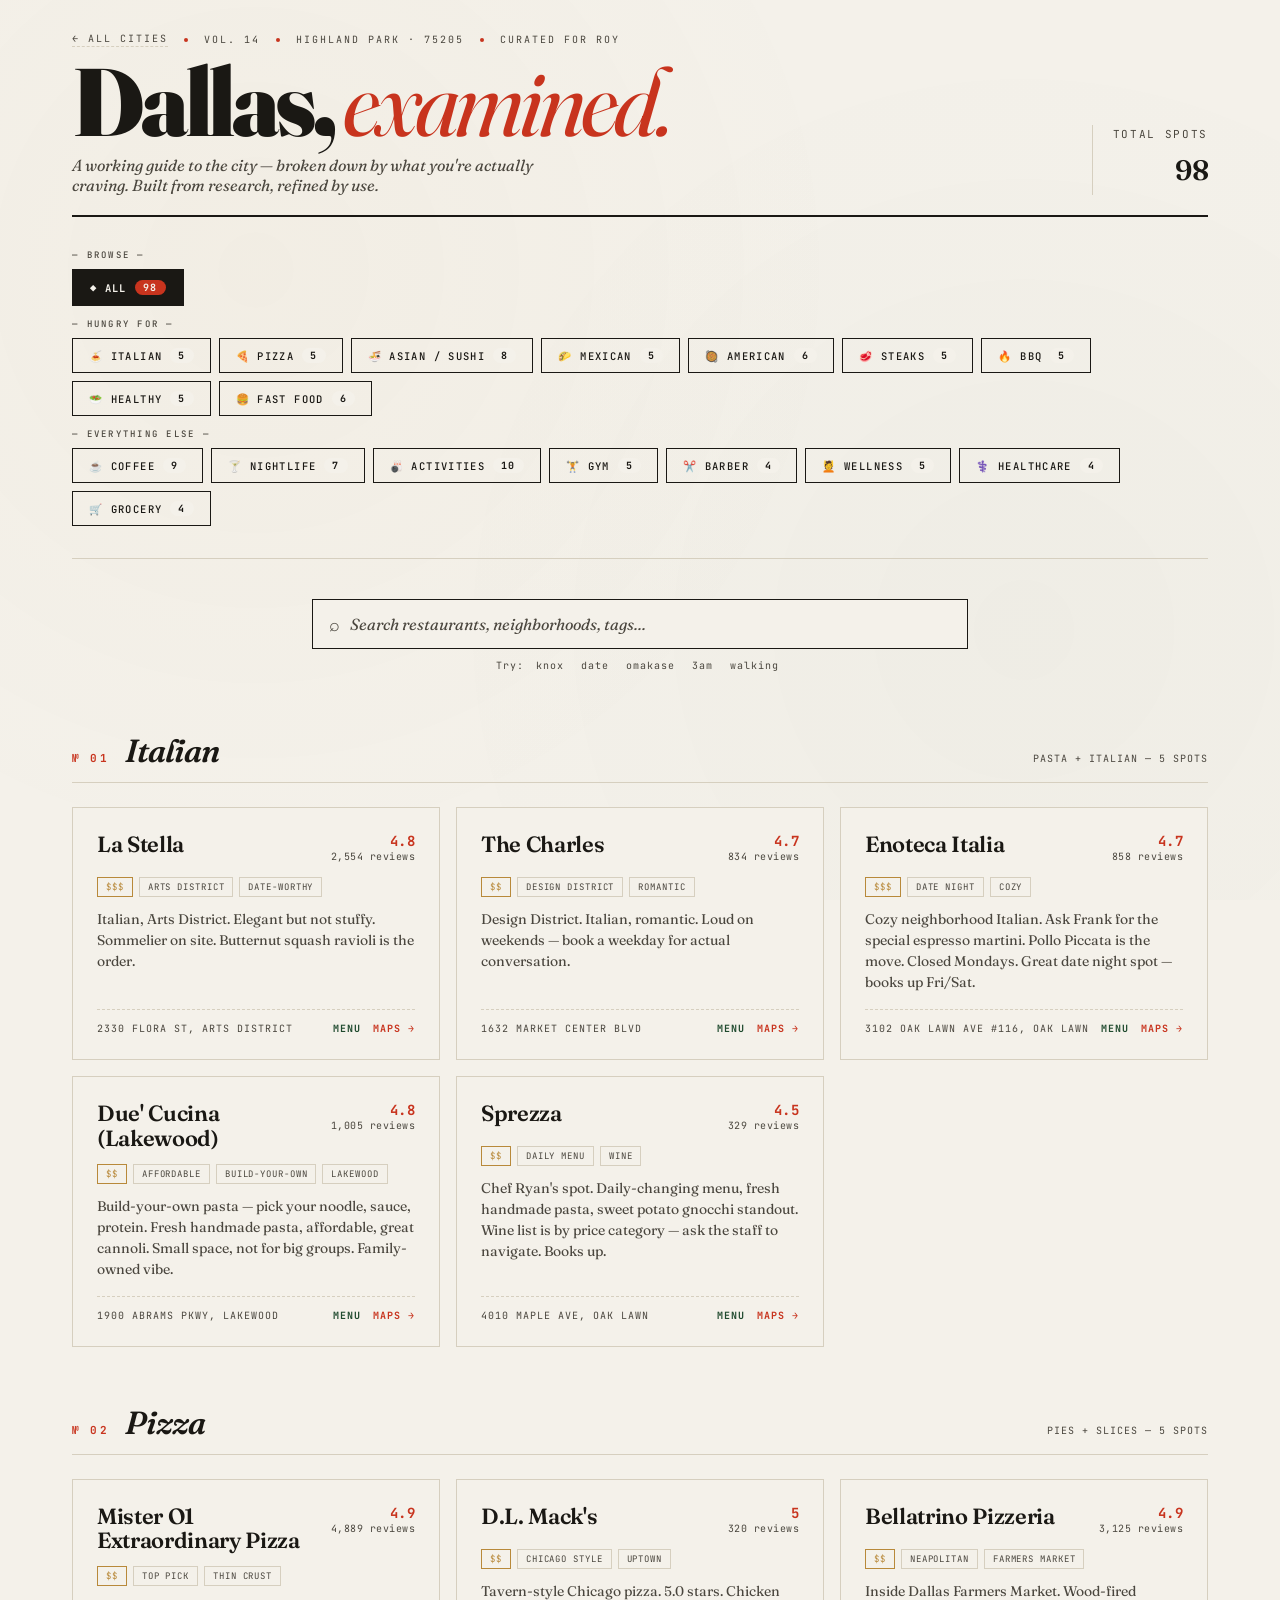
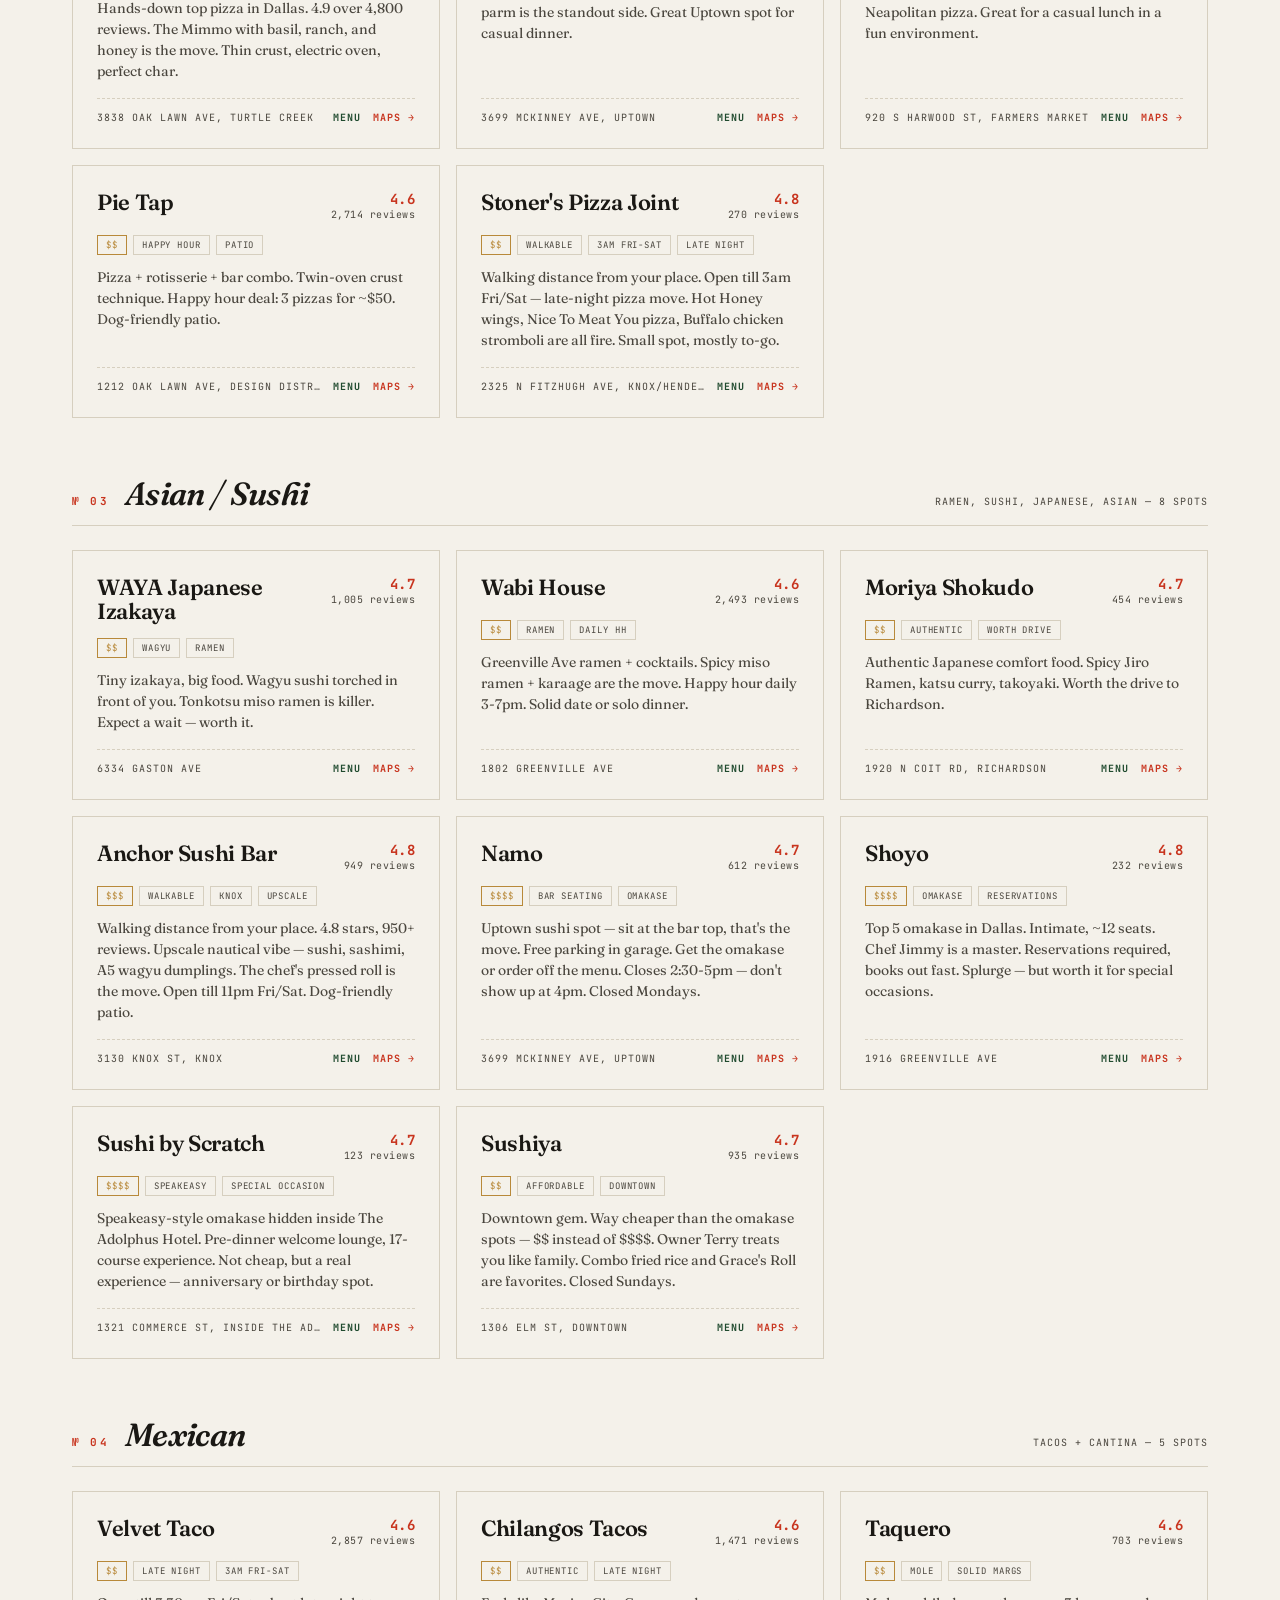
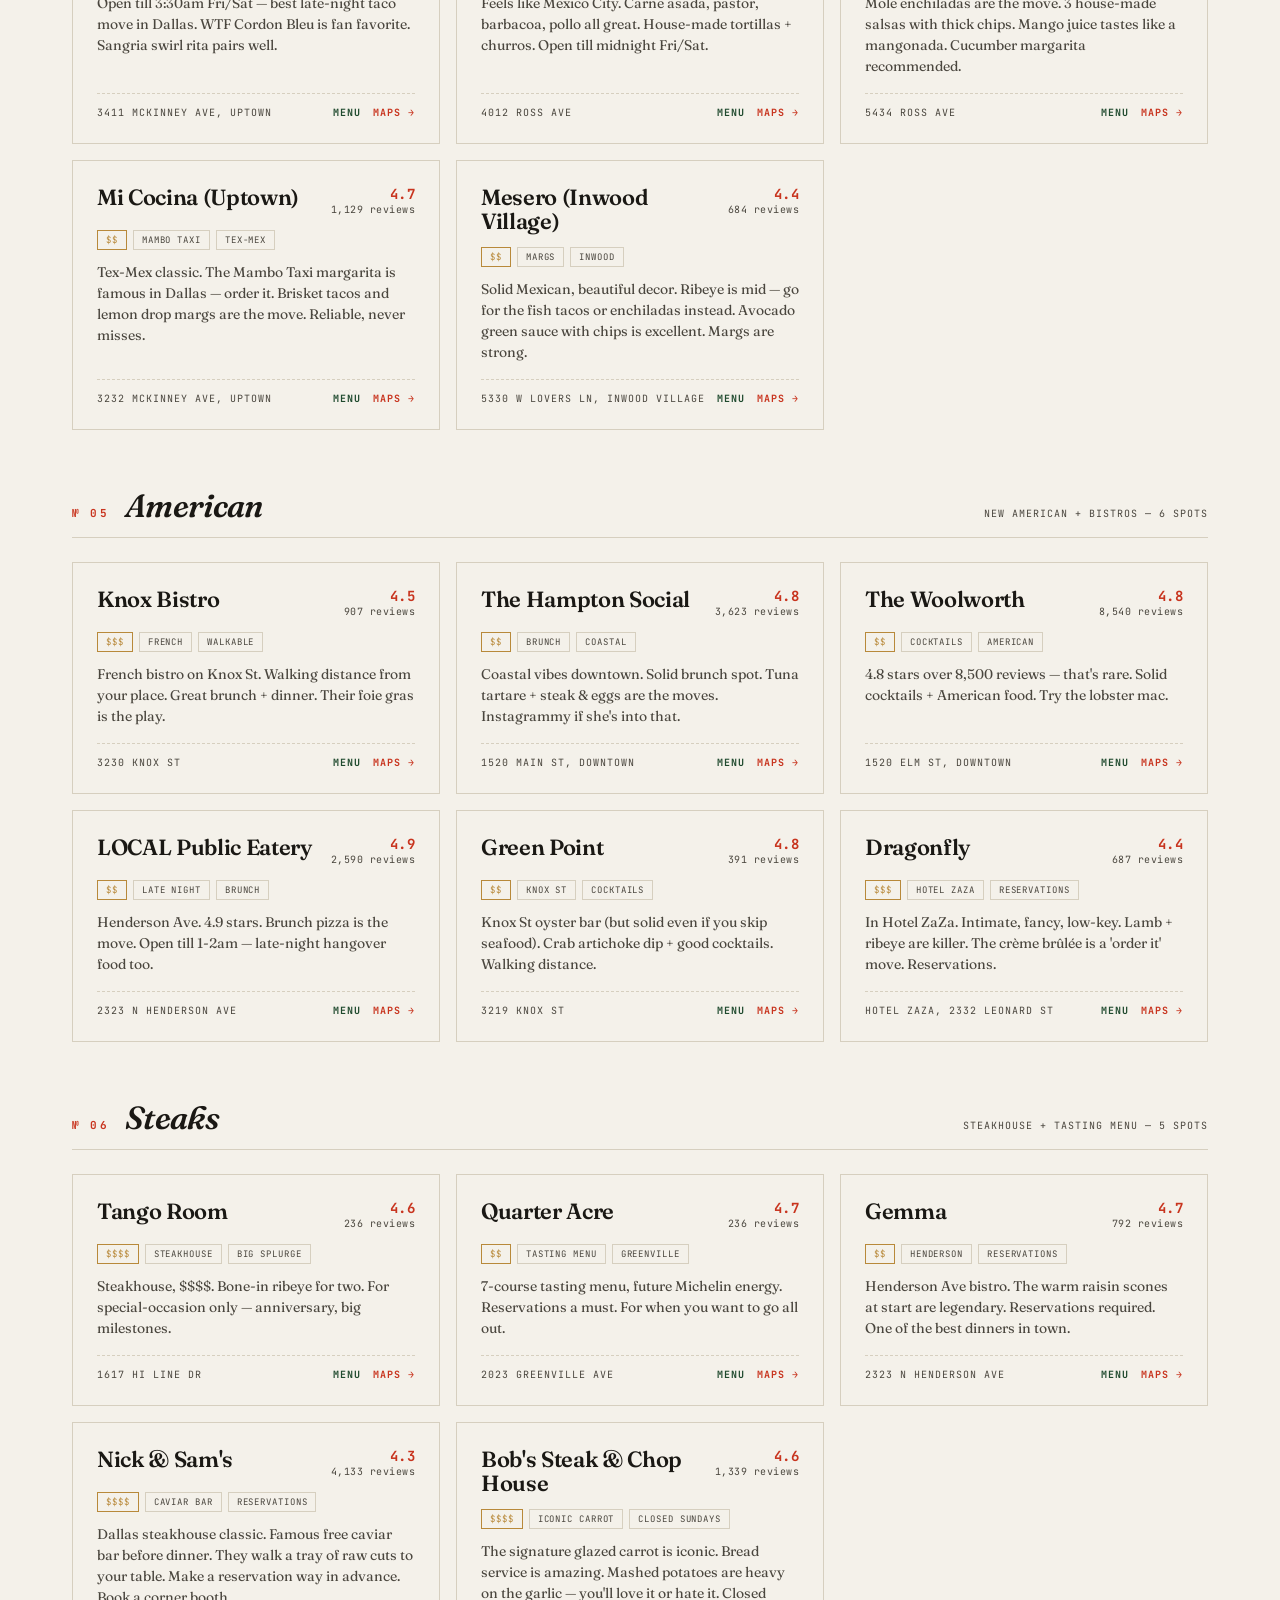
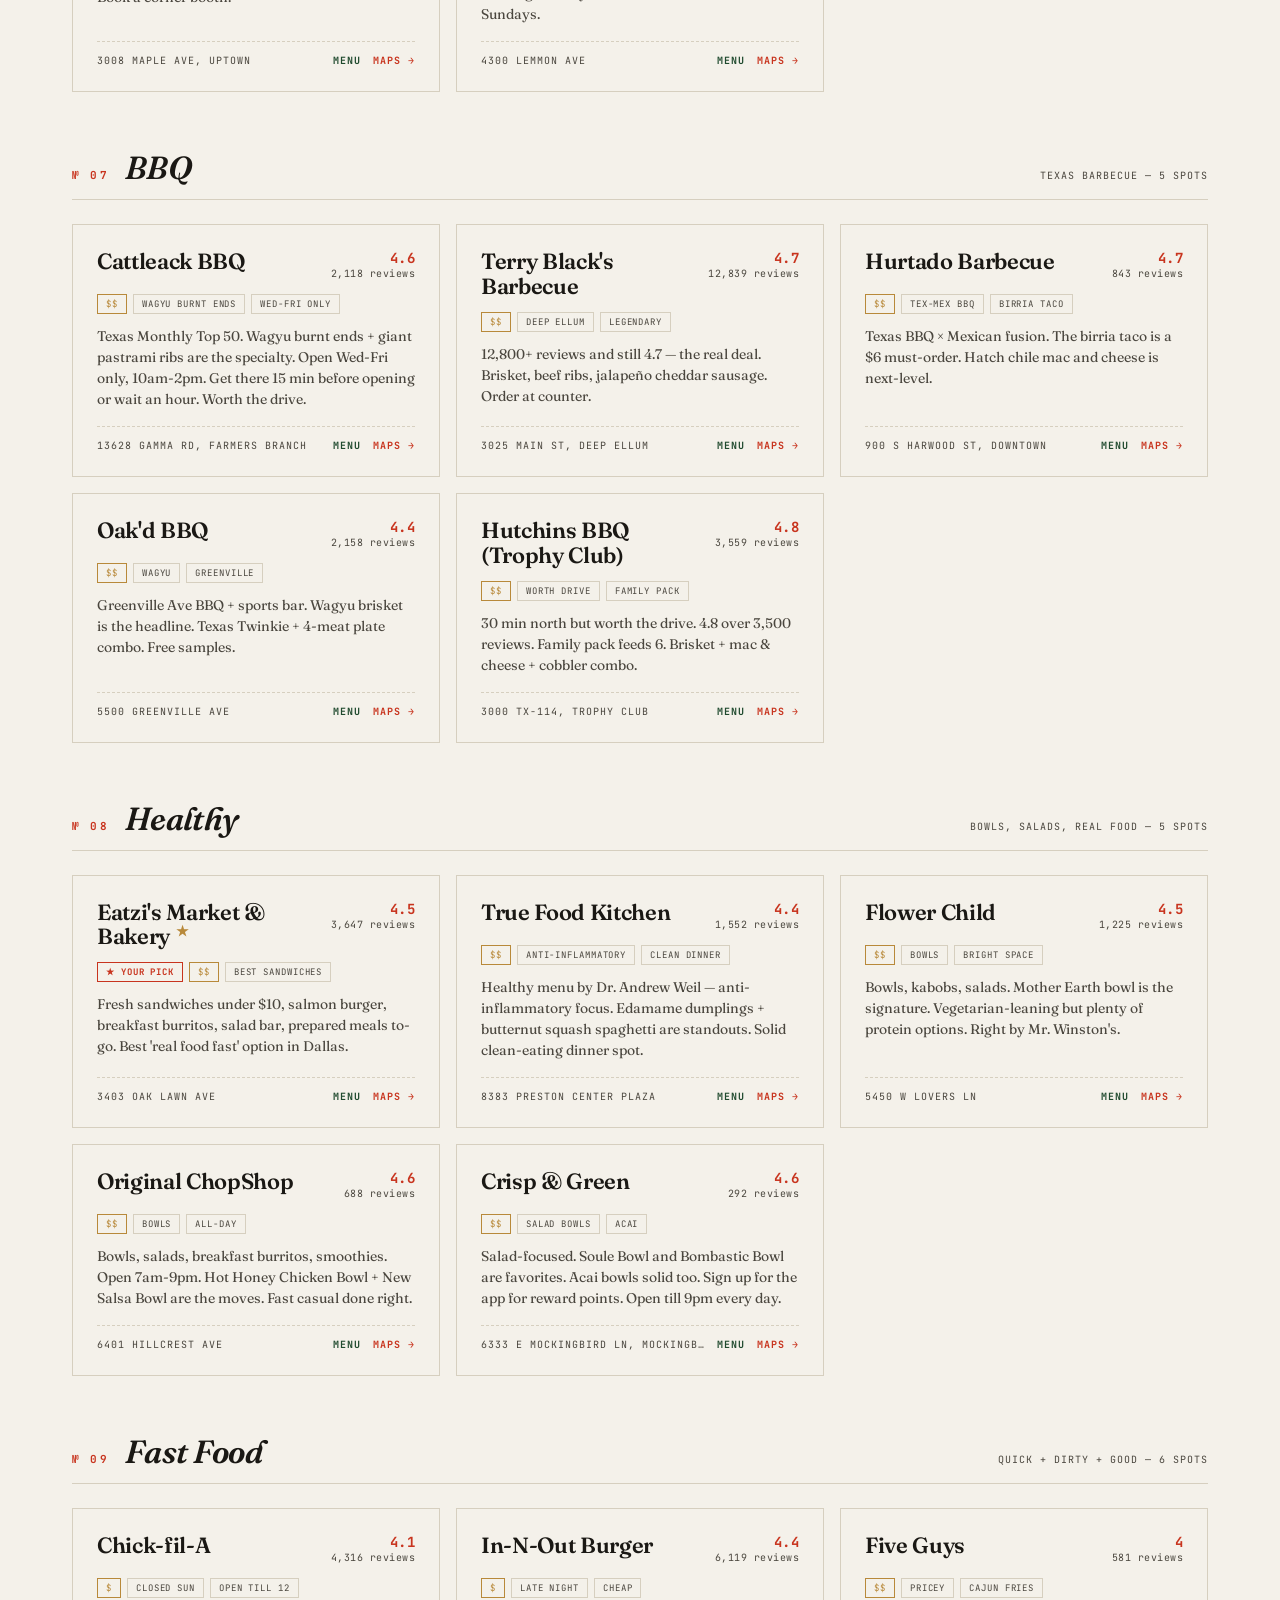
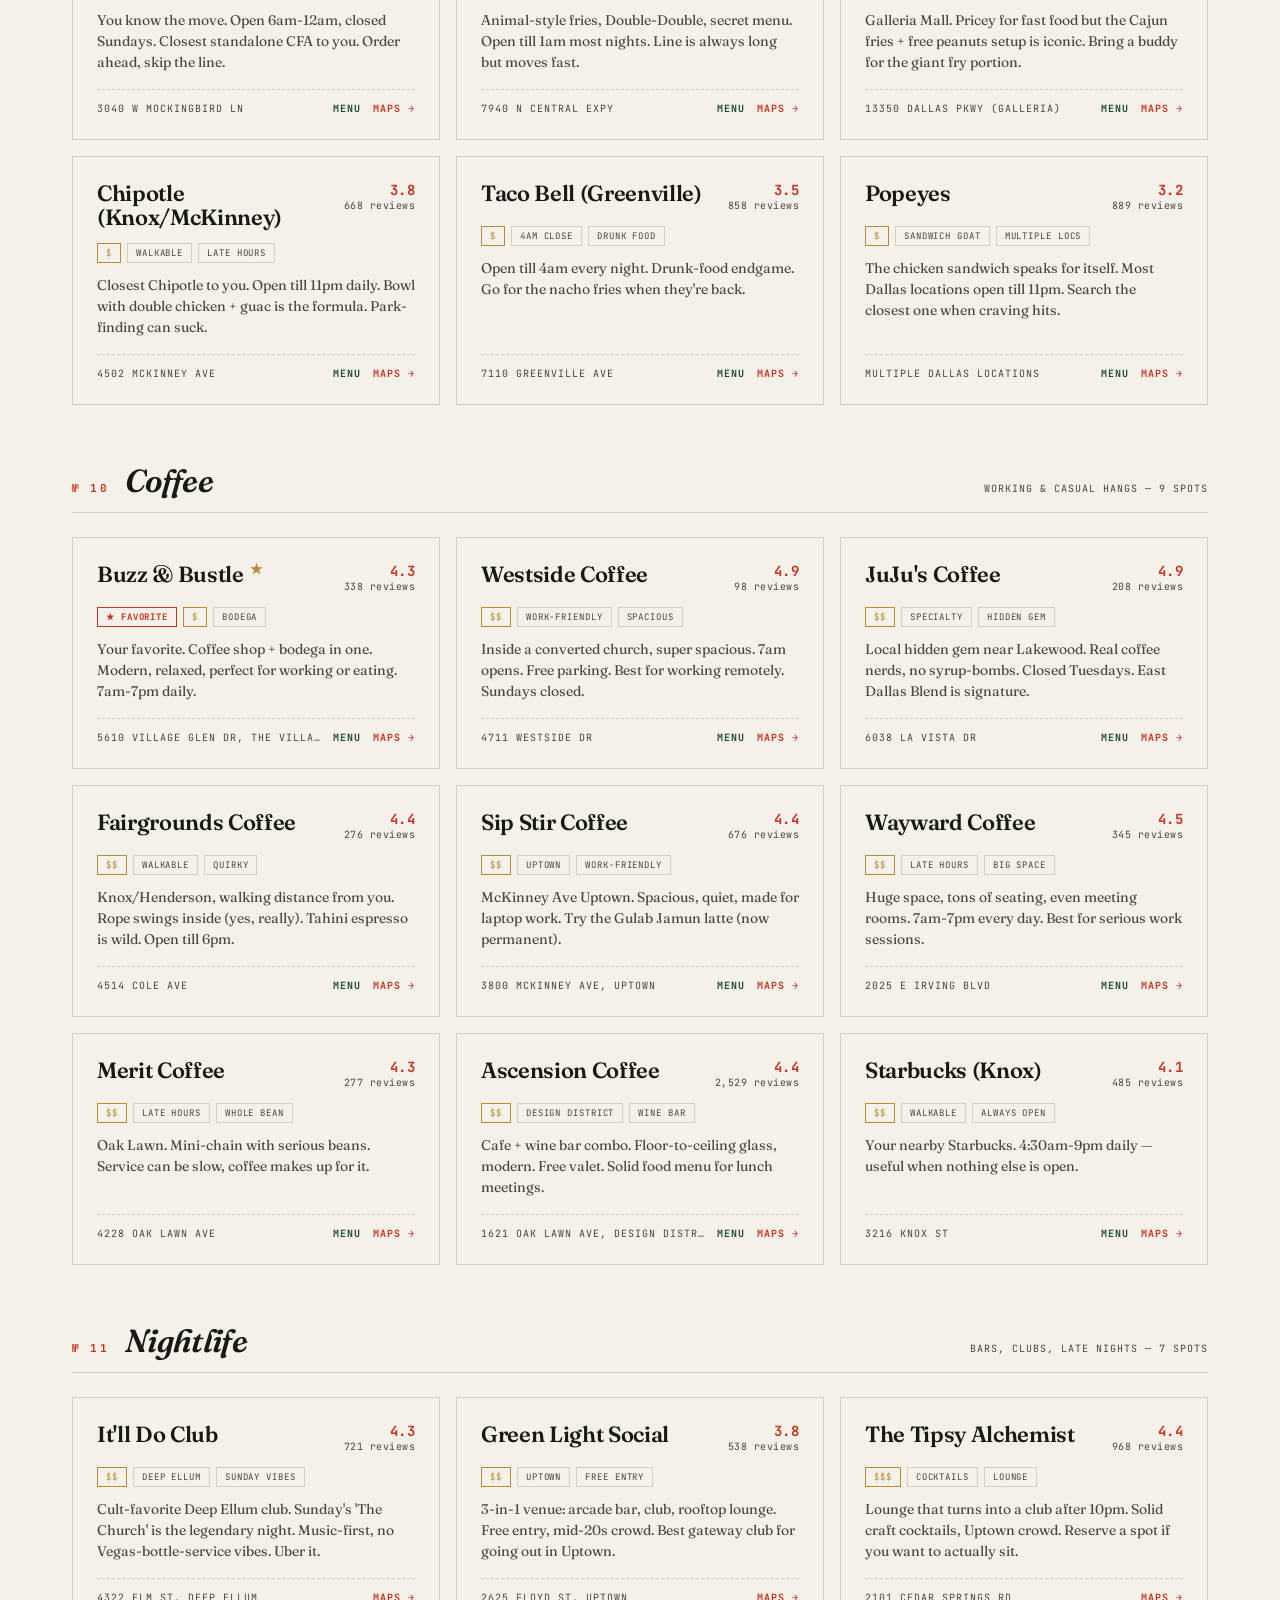
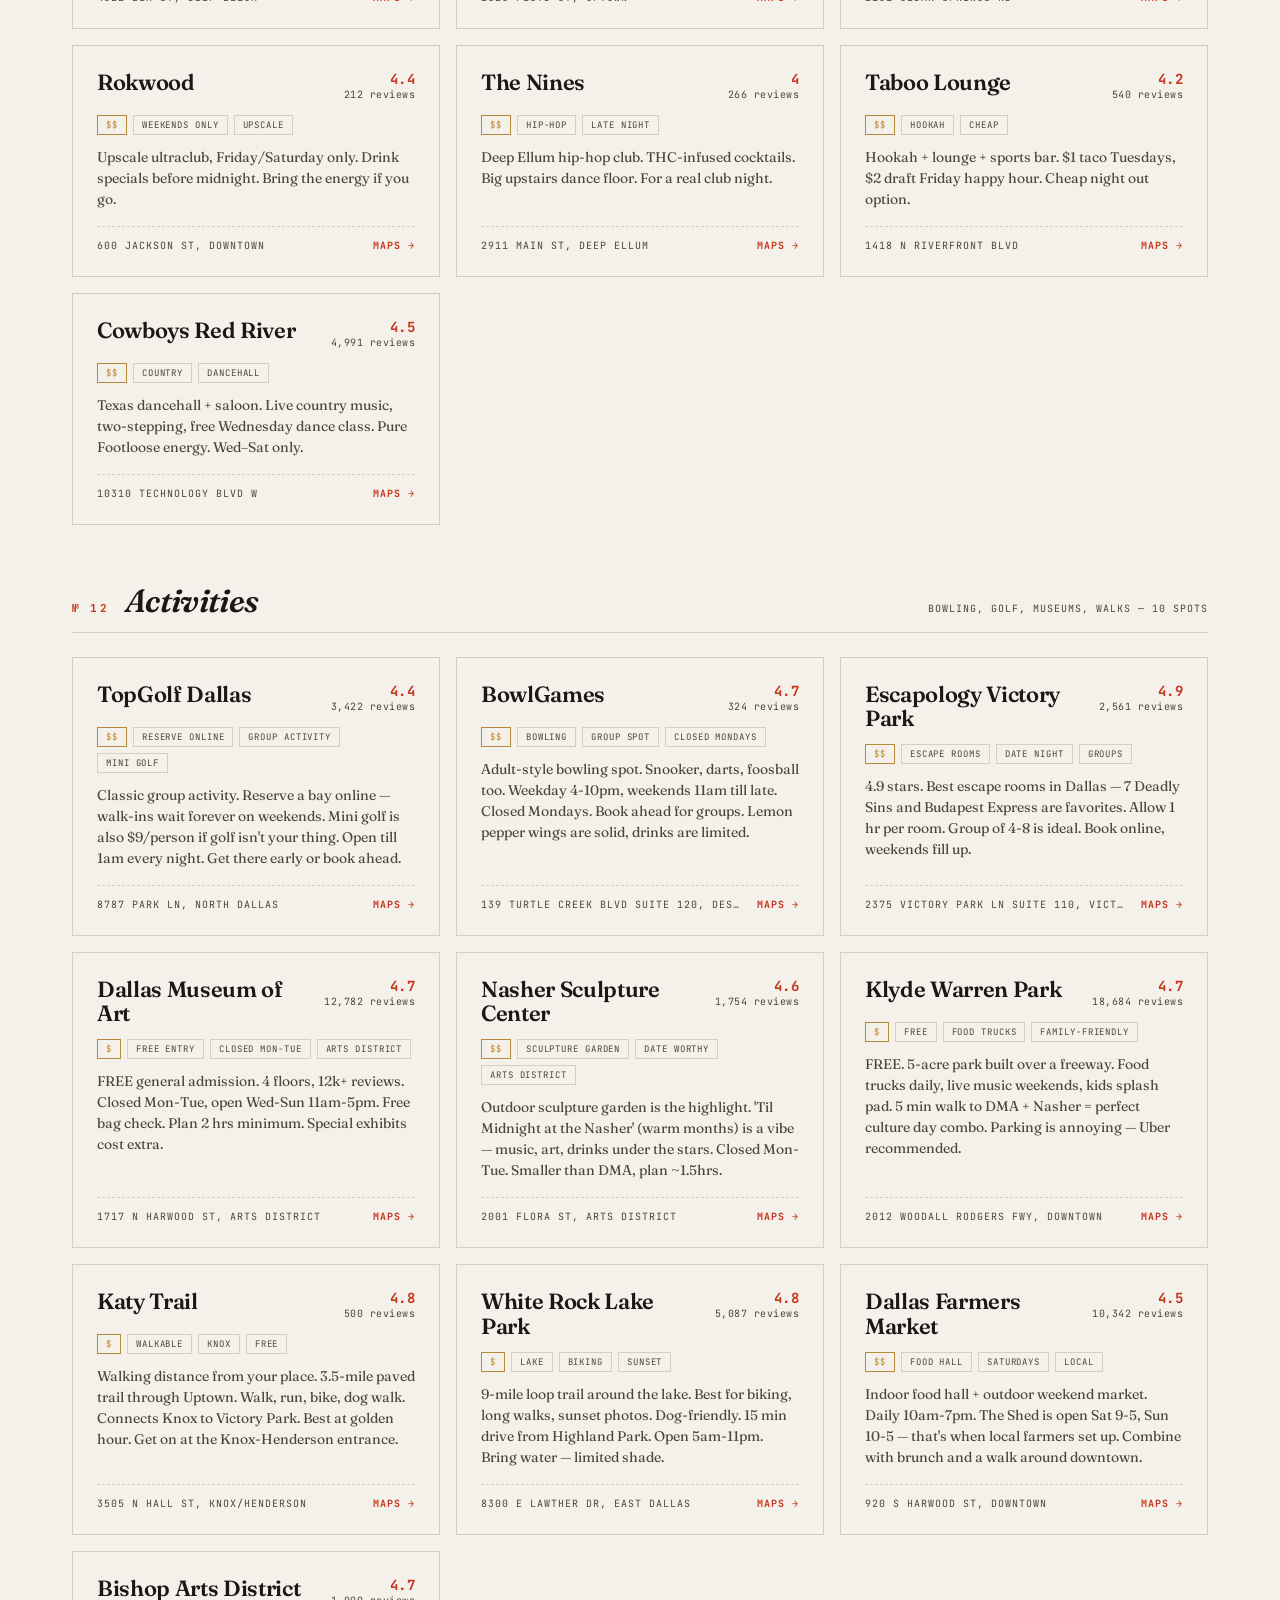
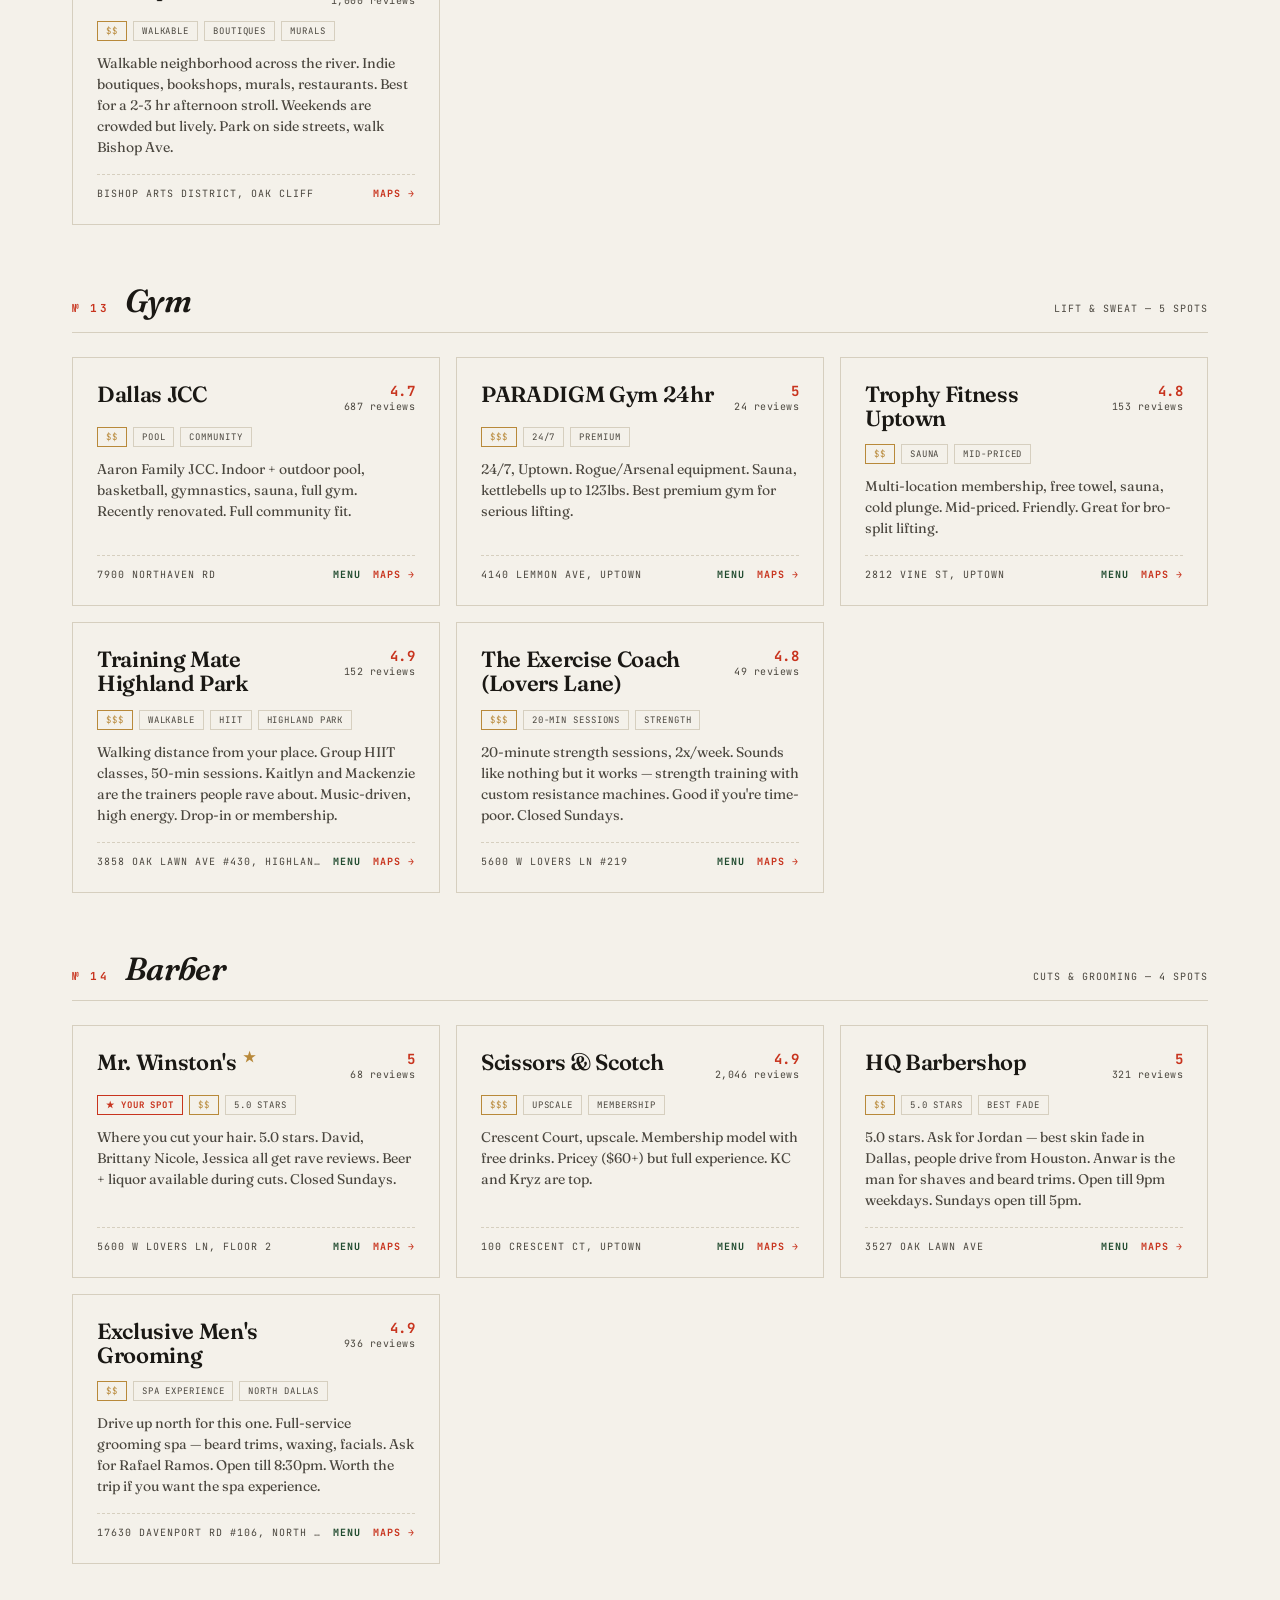
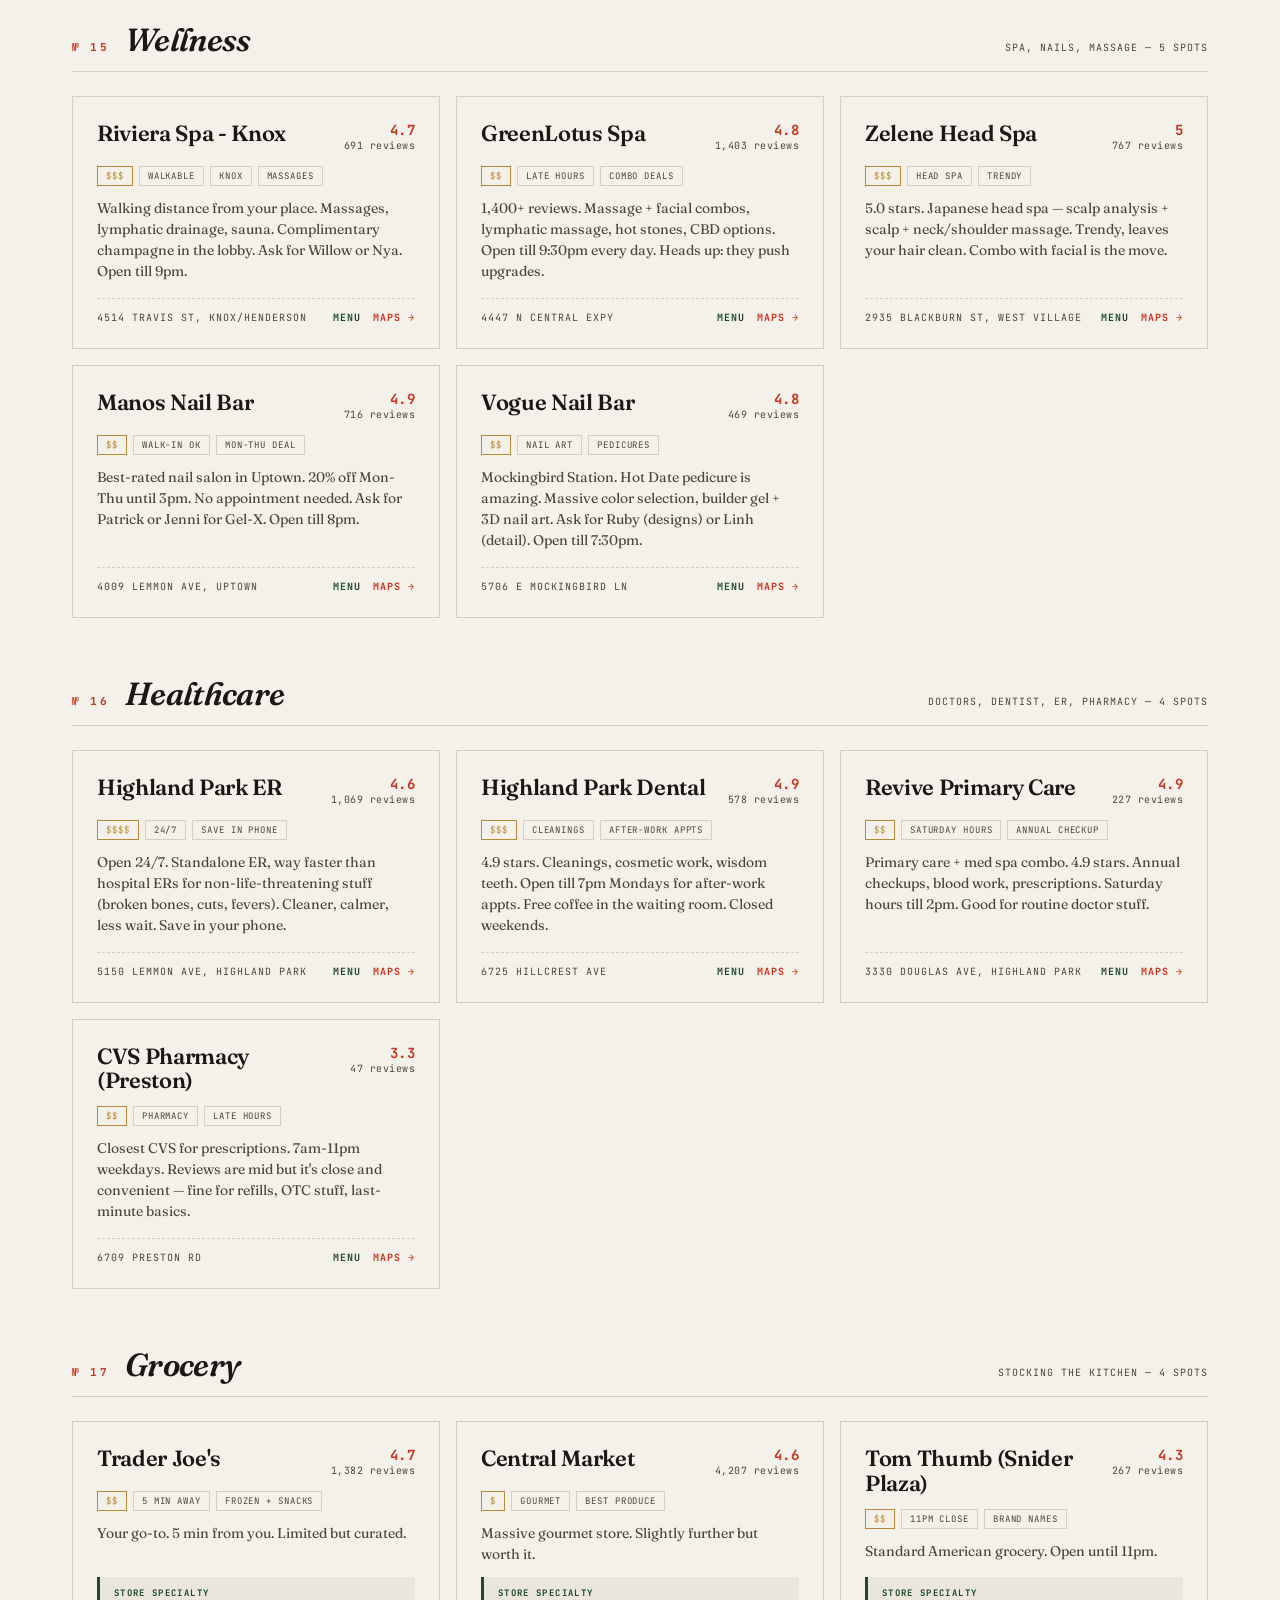
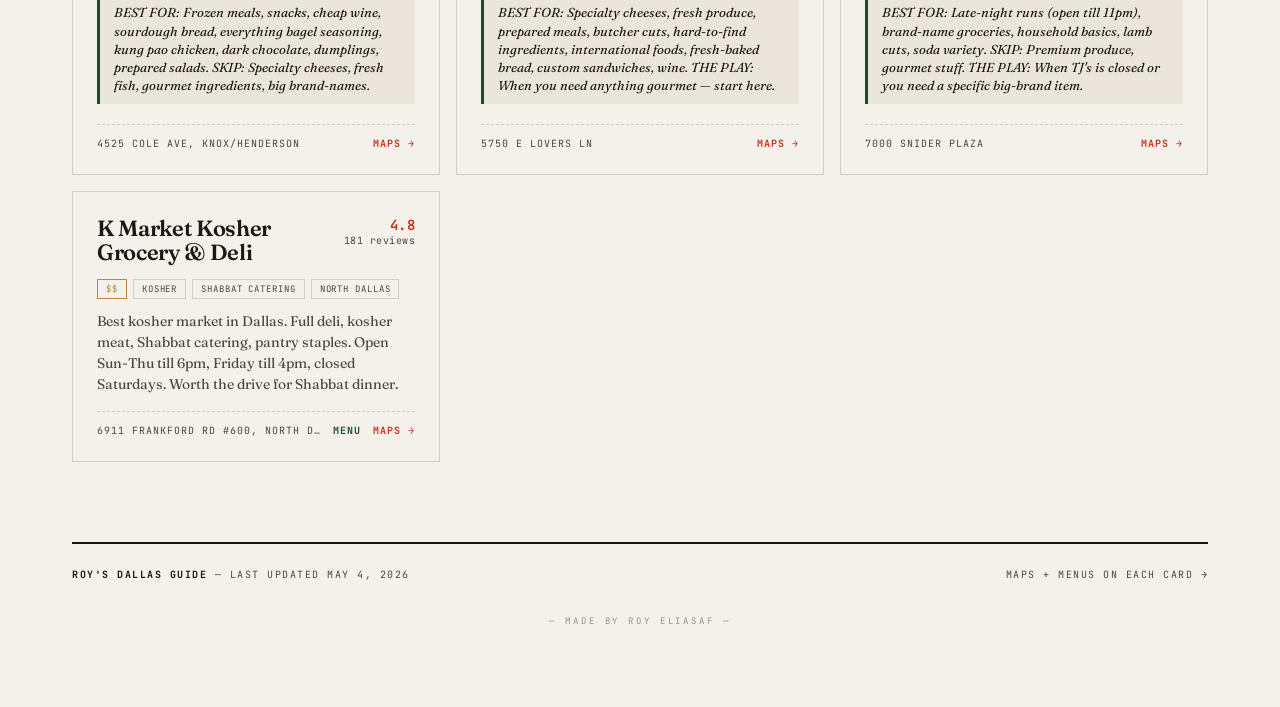
==== dallas/index.html @ 6dcc5af9 "Add US map landing; move Dallas Scout to /dallas The root is now an interactive US map ("America, ex" ====
<!DOCTYPE html>
<html lang="en">
<head>
<meta charset="UTF-8">
<meta name="viewport" content="width=device-width, initial-scale=1.0">
<title>DallasScout — A working guide to the city</title>
<meta name="description" content="98 hand-picked Dallas spots — restaurants, bars, coffee, gym, barber, everything. Built from research, refined by use.">

<!-- Open Graph (iMessage, WhatsApp, Slack, Facebook, LinkedIn) -->
<meta property="og:type" content="website">
<meta property="og:url" content="https://dallas-scout.vercel.app/dallas/">
<meta property="og:title" content="DallasScout — A working guide to the city">
<meta property="og:description" content="98 hand-picked Dallas spots — restaurants, bars, coffee, gym, barber, everything. Built from research, refined by use.">
<meta property="og:site_name" content="DallasScout">

<!-- Twitter / X -->
<meta name="twitter:card" content="summary_large_image">
<meta name="twitter:title" content="DallasScout — A working guide to the city">
<meta name="twitter:description" content="98 hand-picked Dallas spots — restaurants, bars, coffee, gym, barber, everything.">

<!-- Theme color (mobile browser bar) -->
<meta name="theme-color" content="#1a1814">

<link rel="preconnect" href="https://fonts.googleapis.com">
<link rel="preconnect" href="https://fonts.gstatic.com" crossorigin>
<link href="https://fonts.googleapis.com/css2?family=Fraunces:ital,opsz,wght@0,9..144,300;0,9..144,400;0,9..144,600;0,9..144,800;0,9..144,900;1,9..144,300&family=JetBrains+Mono:wght@400;500;700&display=swap" rel="stylesheet">
<link rel="stylesheet" href="style.css">
</head>
<body>

<div class="container">

<header>
  <div class="masthead">
    <div class="meta-line">
      <a href="/" class="back-link">← All cities</a>
      <span class="dot"></span>
      <span>Vol. 14</span>
      <span class="dot"></span>
      <span>Highland Park · 75205</span>
      <span class="dot"></span>
      <span>Curated for Roy</span>
    </div>
    <h1>Dallas, <span class="italic">examined.</span></h1>
    <p class="subtitle">A working guide to the city — broken down by what you're actually craving. Built from research, refined by use.</p>
  </div>
  <div class="stats">
    Total Spots
    <strong id="total-count">93</strong>
  </div>
</header>

<div class="nav-wrap">
  <div class="nav-group">
    <div class="nav-group-label">— Browse —</div>
    <div class="nav" id="nav-all"></div>
  </div>
  <div class="nav-group">
    <div class="nav-group-label">— Hungry For —</div>
    <div class="nav" id="nav-food"></div>
  </div>
  <div class="nav-group">
    <div class="nav-group-label">— Everything Else —</div>
    <div class="nav" id="nav-rest"></div>
  </div>
</div>

<div class="search-wrap">
  <div class="search-inner">
    <span class="search-icon">⌕</span>
    <input type="text" id="search-input" placeholder="Search restaurants, neighborhoods, tags..." autocomplete="off">
    <button type="button" id="search-clear" aria-label="Clear search">×</button>
  </div>
  <div class="search-hints">
    Try: <button class="hint" data-q="knox">knox</button> <button class="hint" data-q="date">date</button> <button class="hint" data-q="omakase">omakase</button> <button class="hint" data-q="3am">3am</button> <button class="hint" data-q="walking">walking</button>
  </div>
  <div class="search-meta" id="search-meta"></div>
</div>

<main id="main"></main>

<footer>
  <div>
    <strong>Roy's Dallas Guide</strong> — Last updated May 4, 2026
  </div>
  <div>Maps + Menus on each card →</div>
  <div class="maker">— Made by Roy Eliasaf —</div>
</footer>

</div>

<script src="spots.js"></script>
<script src="app.js"></script>
</body>
</html>
---- dallas/style.css ----
:root {
  --bg: #f4f1ea;
  --bg-2: #ebe6db;
  --ink: #1a1814;
  --ink-soft: #4a463e;
  --rule: #d6cfbf;
  --accent: #c8341e;
  --accent-2: #1f4a2e;
  --gold: #b8893a;
}

* { margin: 0; padding: 0; box-sizing: border-box; }

body {
  background: var(--bg);
  color: var(--ink);
  font-family: 'Fraunces', Georgia, serif;
  min-height: 100vh;
  overflow-x: hidden;
}

body::before {
  content: '';
  position: fixed;
  inset: 0;
  background-image:
    radial-gradient(circle at 20% 30%, rgba(184,137,58,0.03) 0%, transparent 50%),
    radial-gradient(circle at 80% 70%, rgba(31,74,46,0.025) 0%, transparent 50%);
  pointer-events: none;
  z-index: 1;
}

.container {
  max-width: 1200px;
  margin: 0 auto;
  padding: 32px 32px 80px;
  position: relative;
  z-index: 2;
}

header {
  border-bottom: 2px solid var(--ink);
  padding-bottom: 20px;
  margin-bottom: 32px;
  display: flex;
  justify-content: space-between;
  align-items: flex-end;
  gap: 24px;
  flex-wrap: wrap;
}

.masthead { flex: 1; min-width: 280px; }

.meta-line {
  font-family: 'JetBrains Mono', monospace;
  font-size: 10px;
  letter-spacing: 0.2em;
  text-transform: uppercase;
  color: var(--ink-soft);
  display: flex;
  gap: 16px;
  align-items: center;
  margin-bottom: 12px;
}

.meta-line .dot { width: 4px; height: 4px; background: var(--accent); border-radius: 50%; }

.back-link {
  color: var(--ink-soft);
  text-decoration: none;
  border-bottom: 1px dashed var(--rule);
  padding-bottom: 1px;
  transition: color 0.15s, border-color 0.15s;
}
.back-link:hover { color: var(--accent); border-color: var(--accent); }

h1 {
  font-family: 'Fraunces', serif;
  font-weight: 900;
  font-size: clamp(48px, 8vw, 96px);
  line-height: 0.88;
  letter-spacing: -0.04em;
  font-variation-settings: "opsz" 144;
}

h1 .italic { font-style: italic; font-weight: 400; color: var(--accent); }

.subtitle {
  font-size: 16px;
  color: var(--ink-soft);
  font-style: italic;
  margin-top: 12px;
  max-width: 480px;
}

.stats {
  text-align: right;
  font-family: 'JetBrains Mono', monospace;
  font-size: 11px;
  letter-spacing: 0.15em;
  text-transform: uppercase;
  color: var(--ink-soft);
  line-height: 1.8;
  border-left: 1px solid var(--rule);
  padding-left: 20px;
}

.stats strong {
  font-family: 'Fraunces', serif;
  font-size: 28px;
  font-weight: 600;
  color: var(--ink);
  display: block;
  text-transform: none;
  letter-spacing: -0.02em;
}

.nav-wrap { margin-bottom: 40px; padding-bottom: 20px; border-bottom: 1px solid var(--rule); }

.nav-group { margin-bottom: 12px; }

.nav-group-label {
  font-family: 'JetBrains Mono', monospace;
  font-size: 9px;
  letter-spacing: 0.25em;
  text-transform: uppercase;
  color: var(--ink-soft);
  margin-bottom: 8px;
  font-weight: 500;
}

.nav { display: flex; gap: 8px; flex-wrap: wrap; }

.cat-btn {
  border: 1px solid var(--ink);
  background: transparent;
  color: var(--ink);
  padding: 9px 16px;
  font-family: 'JetBrains Mono', monospace;
  font-size: 10.5px;
  letter-spacing: 0.13em;
  text-transform: uppercase;
  cursor: pointer;
  transition: all 0.2s;
  display: flex;
  align-items: center;
  gap: 8px;
  font-weight: 500;
}

.cat-btn:hover { background: var(--ink); color: var(--bg); }
.cat-btn.active { background: var(--ink); color: var(--bg); }

.cat-btn .count {
  background: var(--bg);
  color: var(--ink);
  border-radius: 99px;
  padding: 1px 8px;
  font-size: 10px;
  font-weight: 700;
}

.cat-btn.active .count { background: var(--accent); color: var(--bg); }

.cat-btn.all { border-width: 2px; font-weight: 700; }

.section { margin-bottom: 56px; animation: fadeIn 0.4s ease both; }

@keyframes fadeIn {
  from { opacity: 0; transform: translateY(8px); }
  to { opacity: 1; transform: translateY(0); }
}

.section-header {
  display: flex;
  align-items: baseline;
  gap: 16px;
  margin-bottom: 24px;
  border-bottom: 1px solid var(--rule);
  padding-bottom: 12px;
}

.section-num {
  font-family: 'JetBrains Mono', monospace;
  font-size: 11px;
  letter-spacing: 0.2em;
  color: var(--accent);
  font-weight: 700;
}

.section-title {
  font-family: 'Fraunces', serif;
  font-size: 32px;
  font-weight: 600;
  font-style: italic;
  letter-spacing: -0.02em;
  color: var(--ink);
}

.section-desc {
  font-family: 'JetBrains Mono', monospace;
  font-size: 10px;
  color: var(--ink-soft);
  letter-spacing: 0.1em;
  text-transform: uppercase;
  margin-left: auto;
}

.grid {
  display: grid;
  grid-template-columns: repeat(auto-fill, minmax(340px, 1fr));
  gap: 16px;
  background: transparent;
}

.card {
  background: var(--bg);
  border: 1px solid var(--rule);
  padding: 24px;
  transition: background 0.2s;
  display: flex;
  flex-direction: column;
  min-height: 200px;
}

.card:hover { background: var(--bg-2); }

.card-header {
  display: flex;
  justify-content: space-between;
  align-items: flex-start;
  margin-bottom: 14px;
  gap: 12px;
}

.card-name {
  font-family: 'Fraunces', serif;
  font-size: 22px;
  font-weight: 600;
  line-height: 1.1;
  letter-spacing: -0.015em;
}

.card-name .star { color: var(--gold); font-size: 14px; margin-left: 6px; vertical-align: top; }

.rating {
  font-family: 'JetBrains Mono', monospace;
  font-size: 10px;
  letter-spacing: 0.05em;
  color: var(--ink-soft);
  white-space: nowrap;
  text-align: right;
}

.rating .num { color: var(--accent); font-weight: 700; font-size: 14px; }

.tags { display: flex; gap: 6px; flex-wrap: wrap; margin-bottom: 12px; }

.tag {
  font-family: 'JetBrains Mono', monospace;
  font-size: 9px;
  letter-spacing: 0.1em;
  text-transform: uppercase;
  color: var(--ink-soft);
  padding: 3px 8px;
  border: 1px solid var(--rule);
}

.tag.price { color: var(--gold); border-color: var(--gold); }
.tag.fav { color: var(--accent); border-color: var(--accent); font-weight: 700; }

.note { font-size: 14px; line-height: 1.5; color: var(--ink-soft); flex: 1; }

.specialty-block {
  background: var(--bg-2);
  border-left: 3px solid var(--accent-2);
  padding: 10px 14px;
  margin-top: 12px;
  margin-bottom: 4px;
}

.specialty-block .label {
  font-family: 'JetBrains Mono', monospace;
  font-size: 9px;
  letter-spacing: 0.15em;
  text-transform: uppercase;
  color: var(--accent-2);
  font-weight: 700;
  margin-bottom: 4px;
}

.specialty-block .body {
  font-family: 'Fraunces', serif;
  font-size: 13px;
  line-height: 1.4;
  color: var(--ink);
  font-style: italic;
}

.card-footer {
  margin-top: 16px;
  padding-top: 12px;
  border-top: 1px dashed var(--rule);
  display: flex;
  justify-content: space-between;
  align-items: center;
  gap: 12px;
  font-family: 'JetBrains Mono', monospace;
  font-size: 10px;
  letter-spacing: 0.1em;
  text-transform: uppercase;
}

.address {
  color: var(--ink-soft);
  overflow: hidden;
  text-overflow: ellipsis;
  white-space: nowrap;
  flex: 1;
}

.links { display: flex; gap: 12px; align-items: center; white-space: nowrap; }

.link {
  color: var(--accent);
  font-weight: 700;
  text-decoration: none;
  transition: opacity 0.15s;
}

.link:hover { opacity: 0.7; text-decoration: underline; }
.link.menu { color: var(--accent-2); }

footer {
  margin-top: 80px;
  padding-top: 24px;
  border-top: 2px solid var(--ink);
  display: flex;
  justify-content: space-between;
  align-items: baseline;
  flex-wrap: wrap;
  gap: 16px;
  font-family: 'JetBrains Mono', monospace;
  font-size: 10px;
  letter-spacing: 0.15em;
  text-transform: uppercase;
  color: var(--ink-soft);
}

footer strong { color: var(--ink); }

footer .maker {
  flex-basis: 100%;
  text-align: center;
  margin-top: 18px;
  font-size: 9px;
  letter-spacing: 0.32em;
  opacity: 0.55;
}

.empty {
  text-align: center;
  padding: 80px 20px;
  font-style: italic;
  color: var(--ink-soft);
  font-size: 18px;
}

@media (max-width: 600px) {
  .container { padding: 20px 20px 60px; }
  header { flex-direction: column; align-items: flex-start; }
  .stats { text-align: left; border-left: none; padding-left: 0; border-top: 1px solid var(--rule); padding-top: 12px; }
  .grid { grid-template-columns: 1fr; }
  .section-desc { display: none; }
}

/* === SEARCH BAR === */
.search-wrap {
  max-width: 720px;
  margin: 0 auto 32px;
  padding: 0 32px;
}
.search-inner {
  display: flex;
  align-items: center;
  background: var(--bg);
  border: 1px solid var(--ink);
  padding: 0 16px;
  transition: border-color 0.15s;
}
.search-inner:focus-within {
  border-color: var(--accent);
}
.search-icon {
  font-size: 18px;
  color: var(--ink-soft);
  margin-right: 10px;
  flex-shrink: 0;
}
#search-input {
  flex: 1;
  border: none;
  outline: none;
  background: transparent;
  padding: 14px 0;
  font-family: 'Fraunces', serif;
  font-size: 16px;
  color: var(--ink);
}
#search-input::placeholder {
  color: var(--ink-soft);
  font-style: italic;
}
#search-clear {
  background: none;
  border: none;
  color: var(--ink-soft);
  font-size: 22px;
  cursor: pointer;
  padding: 4px 8px;
  display: none;
  line-height: 1;
}
#search-clear:hover { color: var(--accent); }
#search-clear.show { display: block; }

.search-hints {
  font-family: 'JetBrains Mono', monospace;
  font-size: 10px;
  letter-spacing: 0.1em;
  color: var(--ink-soft);
  margin-top: 8px;
  text-align: center;
}
.search-hints .hint {
  background: none;
  border: none;
  color: var(--ink-soft);
  font-family: inherit;
  font-size: inherit;
  letter-spacing: inherit;
  cursor: pointer;
  padding: 2px 4px;
  margin: 0 1px;
  border-bottom: 1px dashed transparent;
  transition: color 0.15s, border-color 0.15s;
}
.search-hints .hint:hover {
  color: var(--accent);
  border-bottom-color: var(--accent);
}

.search-meta {
  font-family: 'JetBrains Mono', monospace;
  font-size: 10px;
  letter-spacing: 0.15em;
  text-transform: uppercase;
  color: var(--ink-soft);
  margin-top: 10px;
  text-align: center;
  min-height: 14px;
}

mark {
  background: var(--accent);
  color: var(--bg);
  padding: 0 2px;
}

@media (max-width: 720px) {
  .search-wrap { padding: 0 20px; }
  #search-input { font-size: 15px; }
}
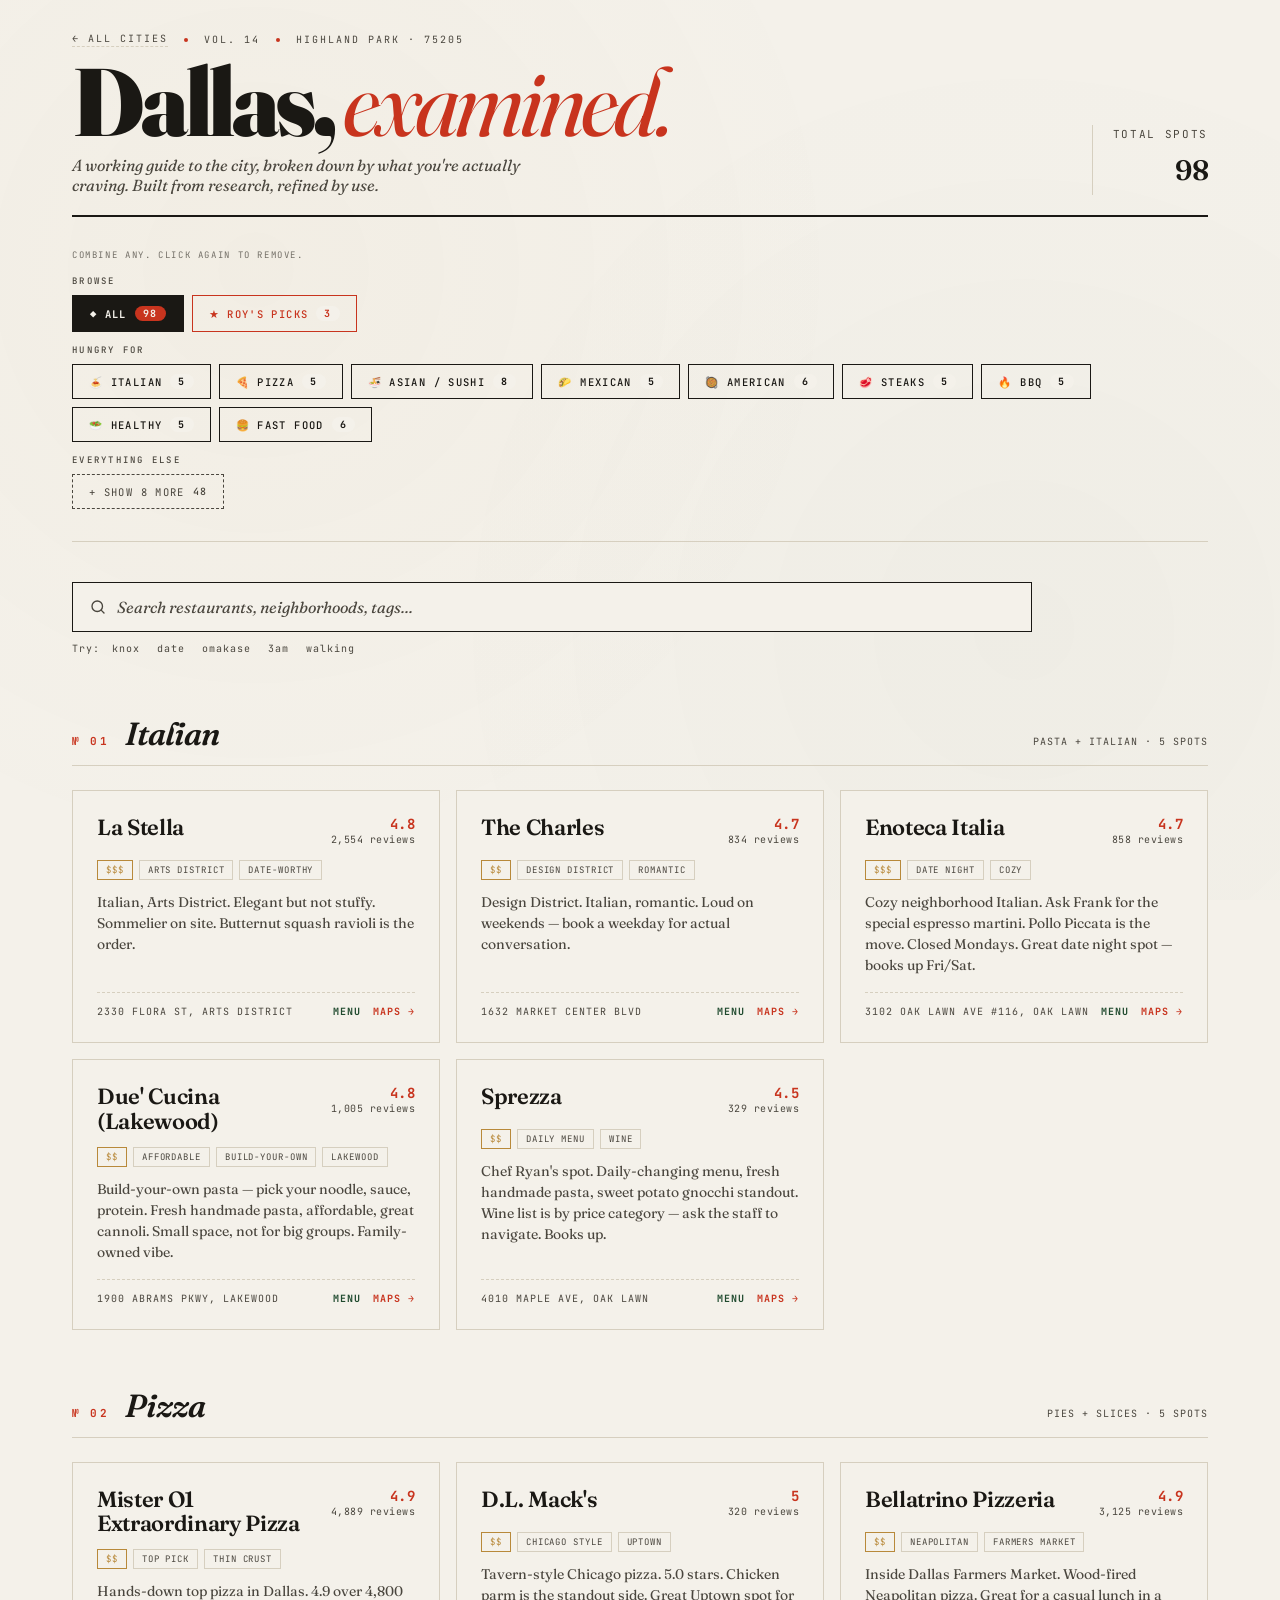
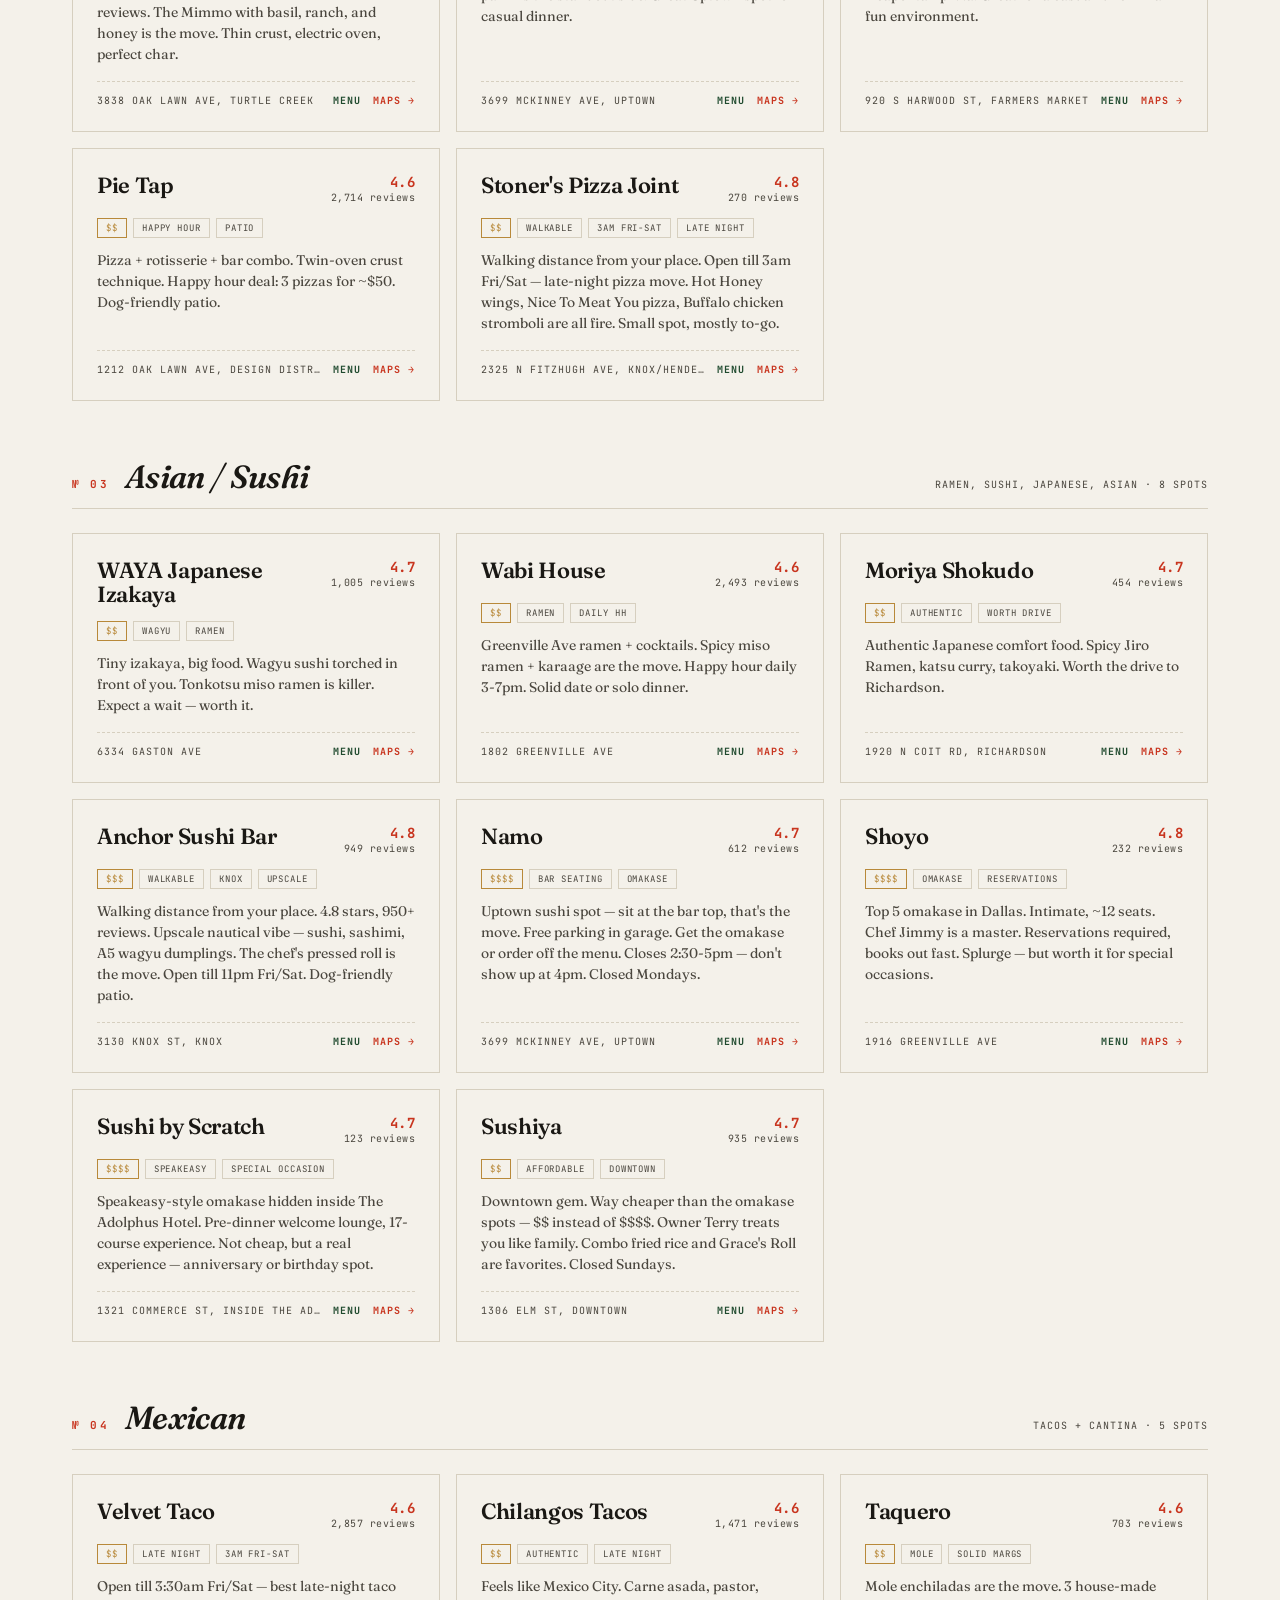
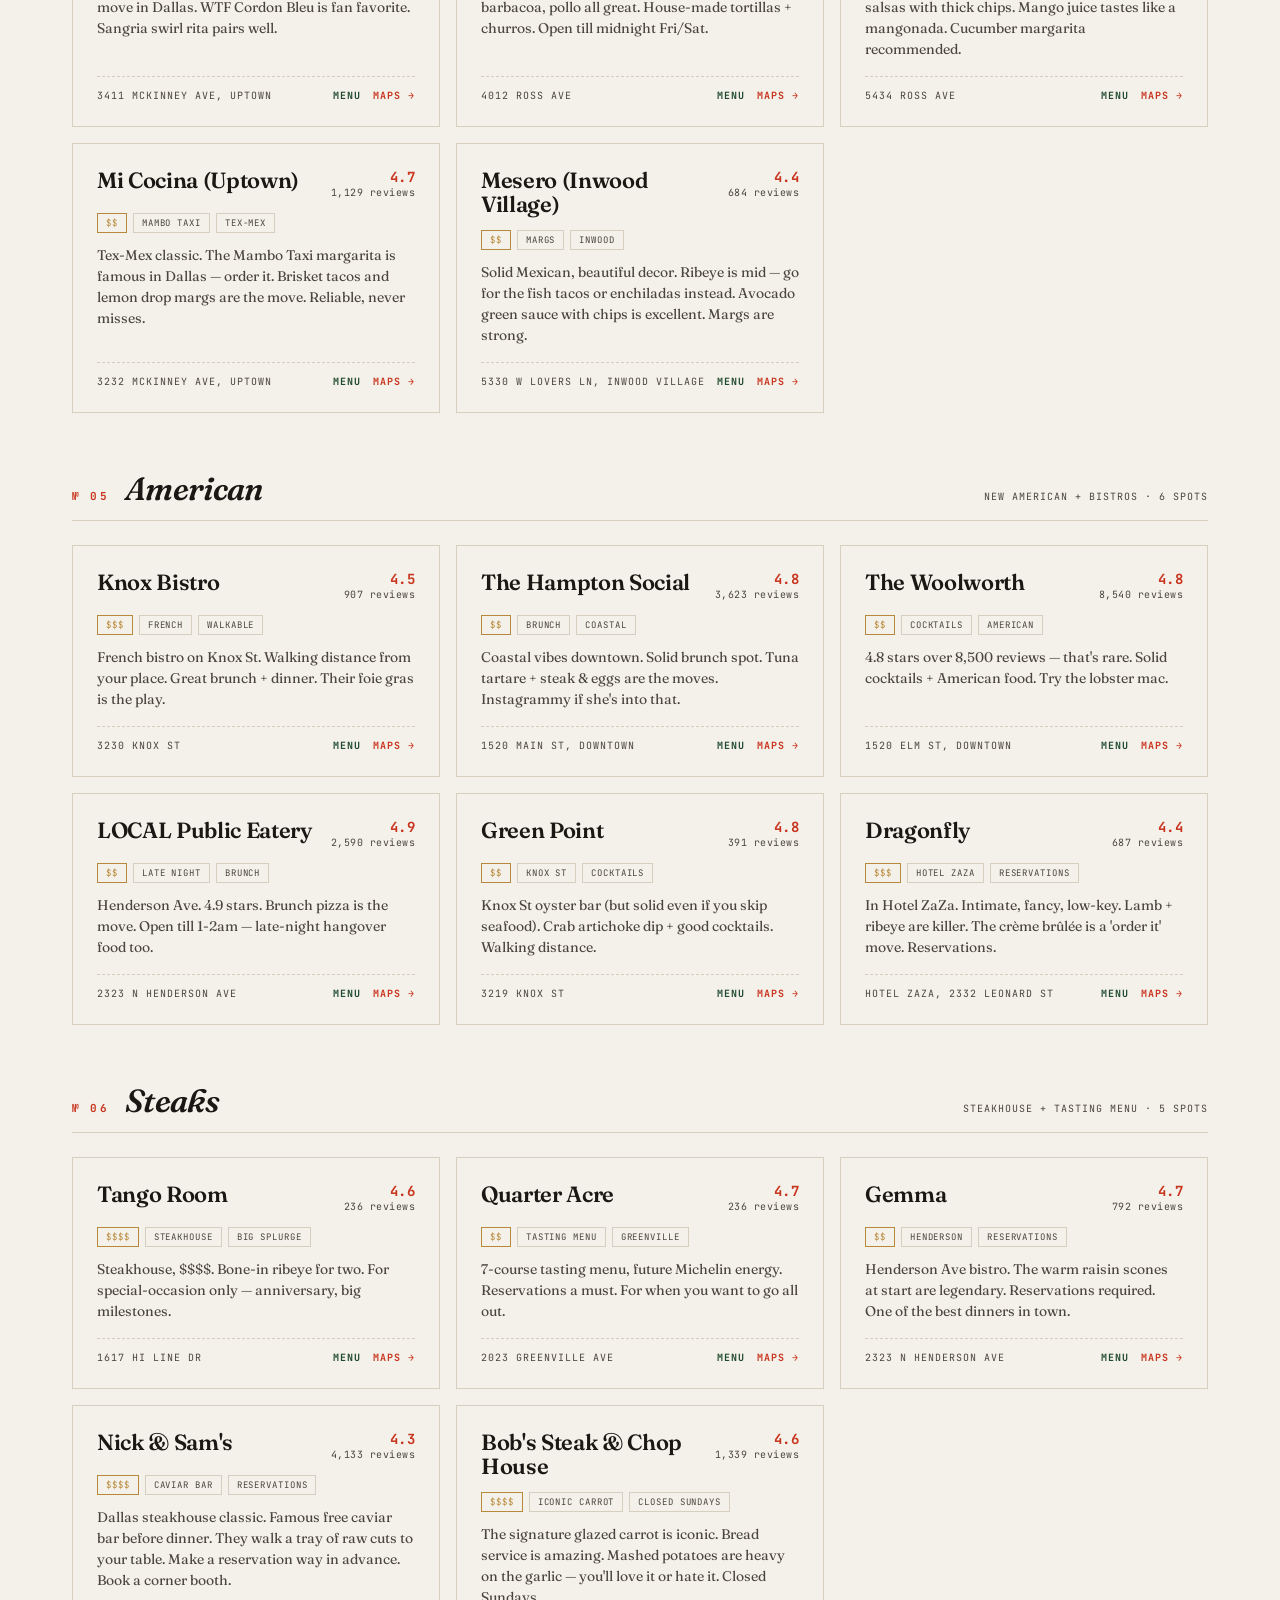
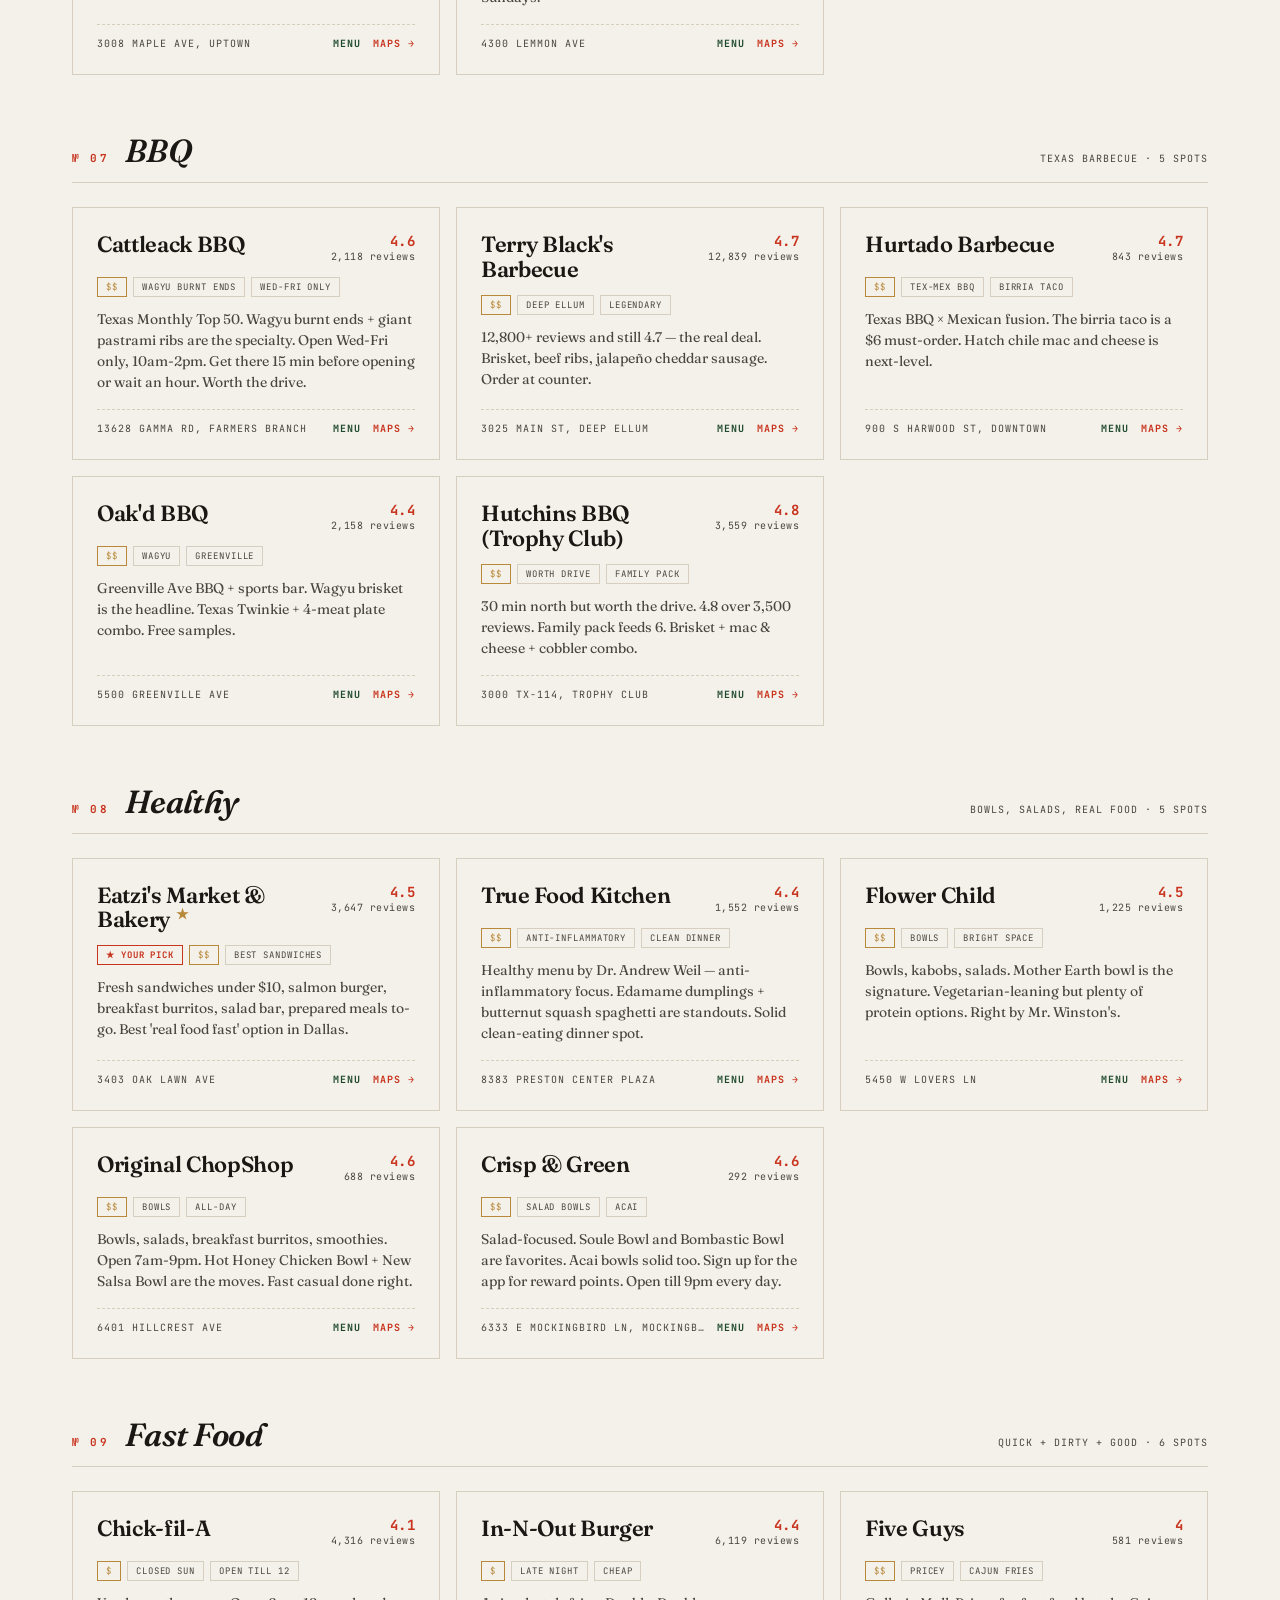
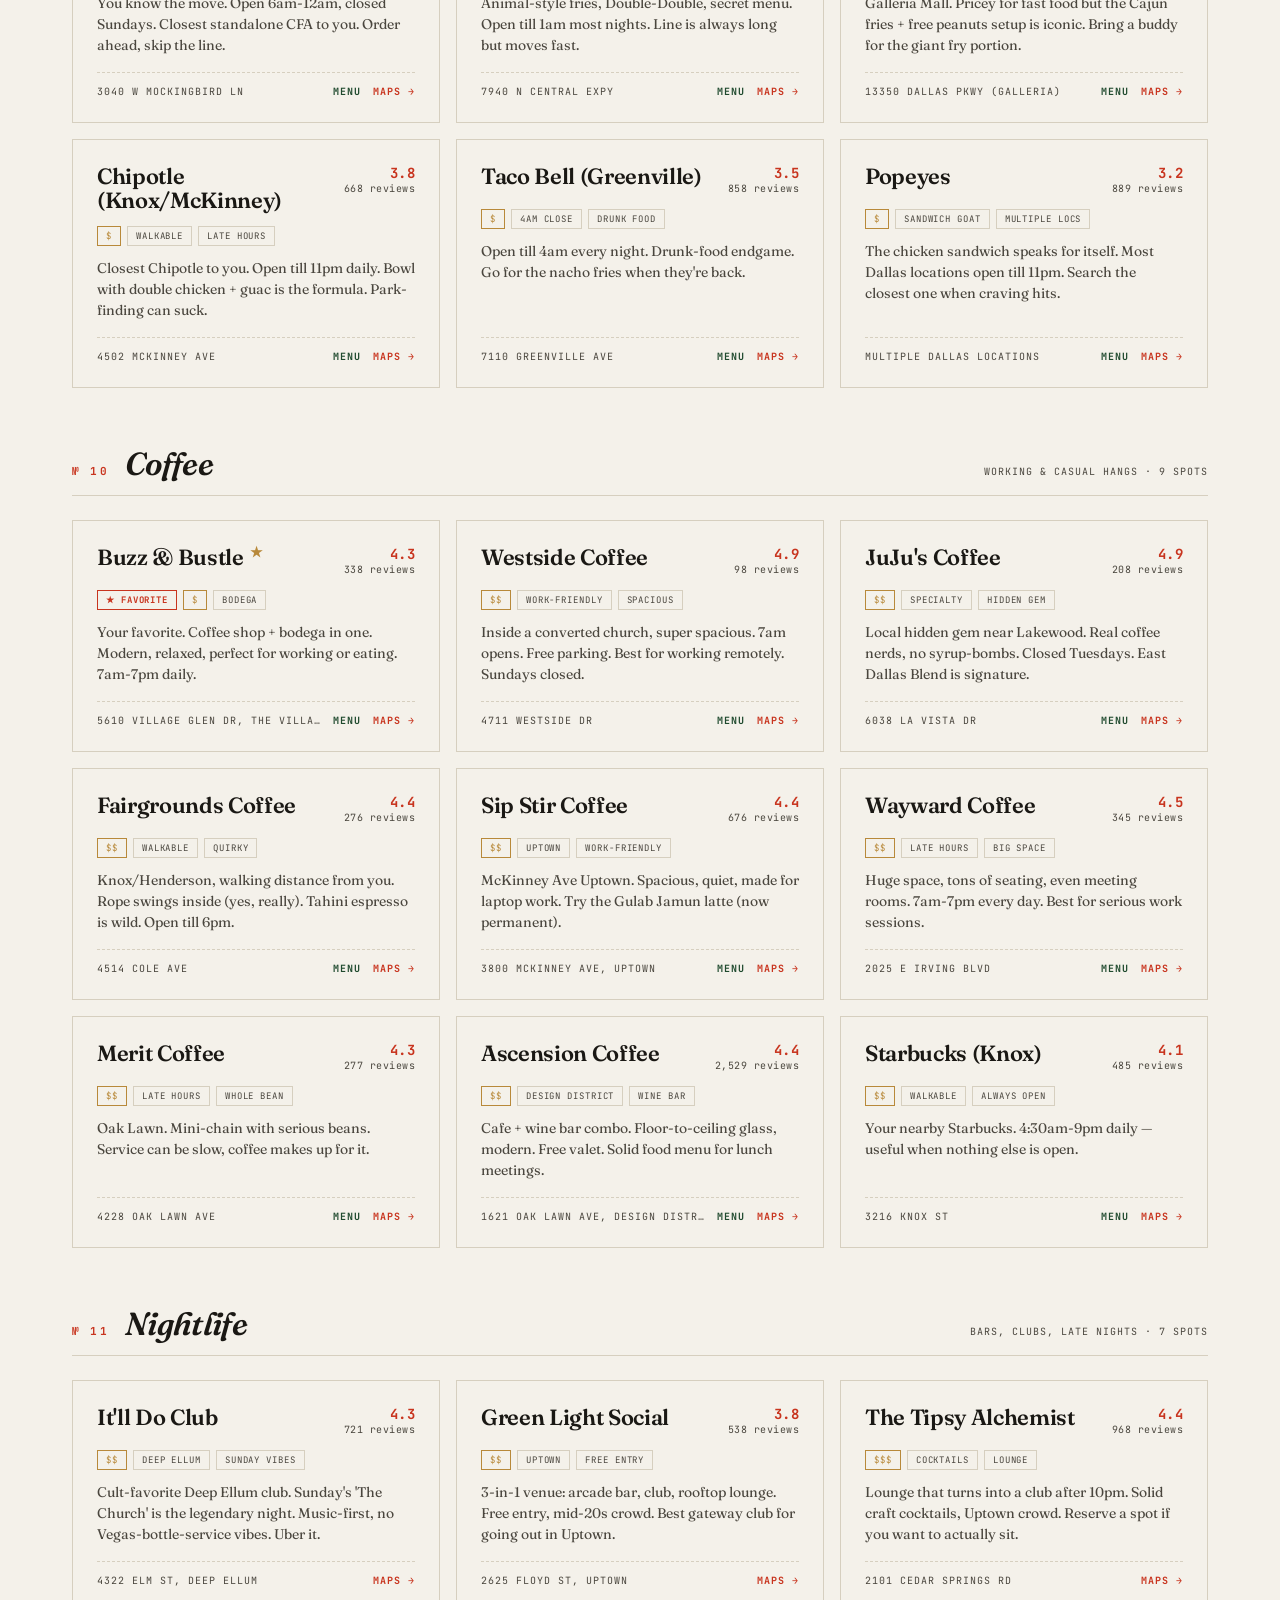
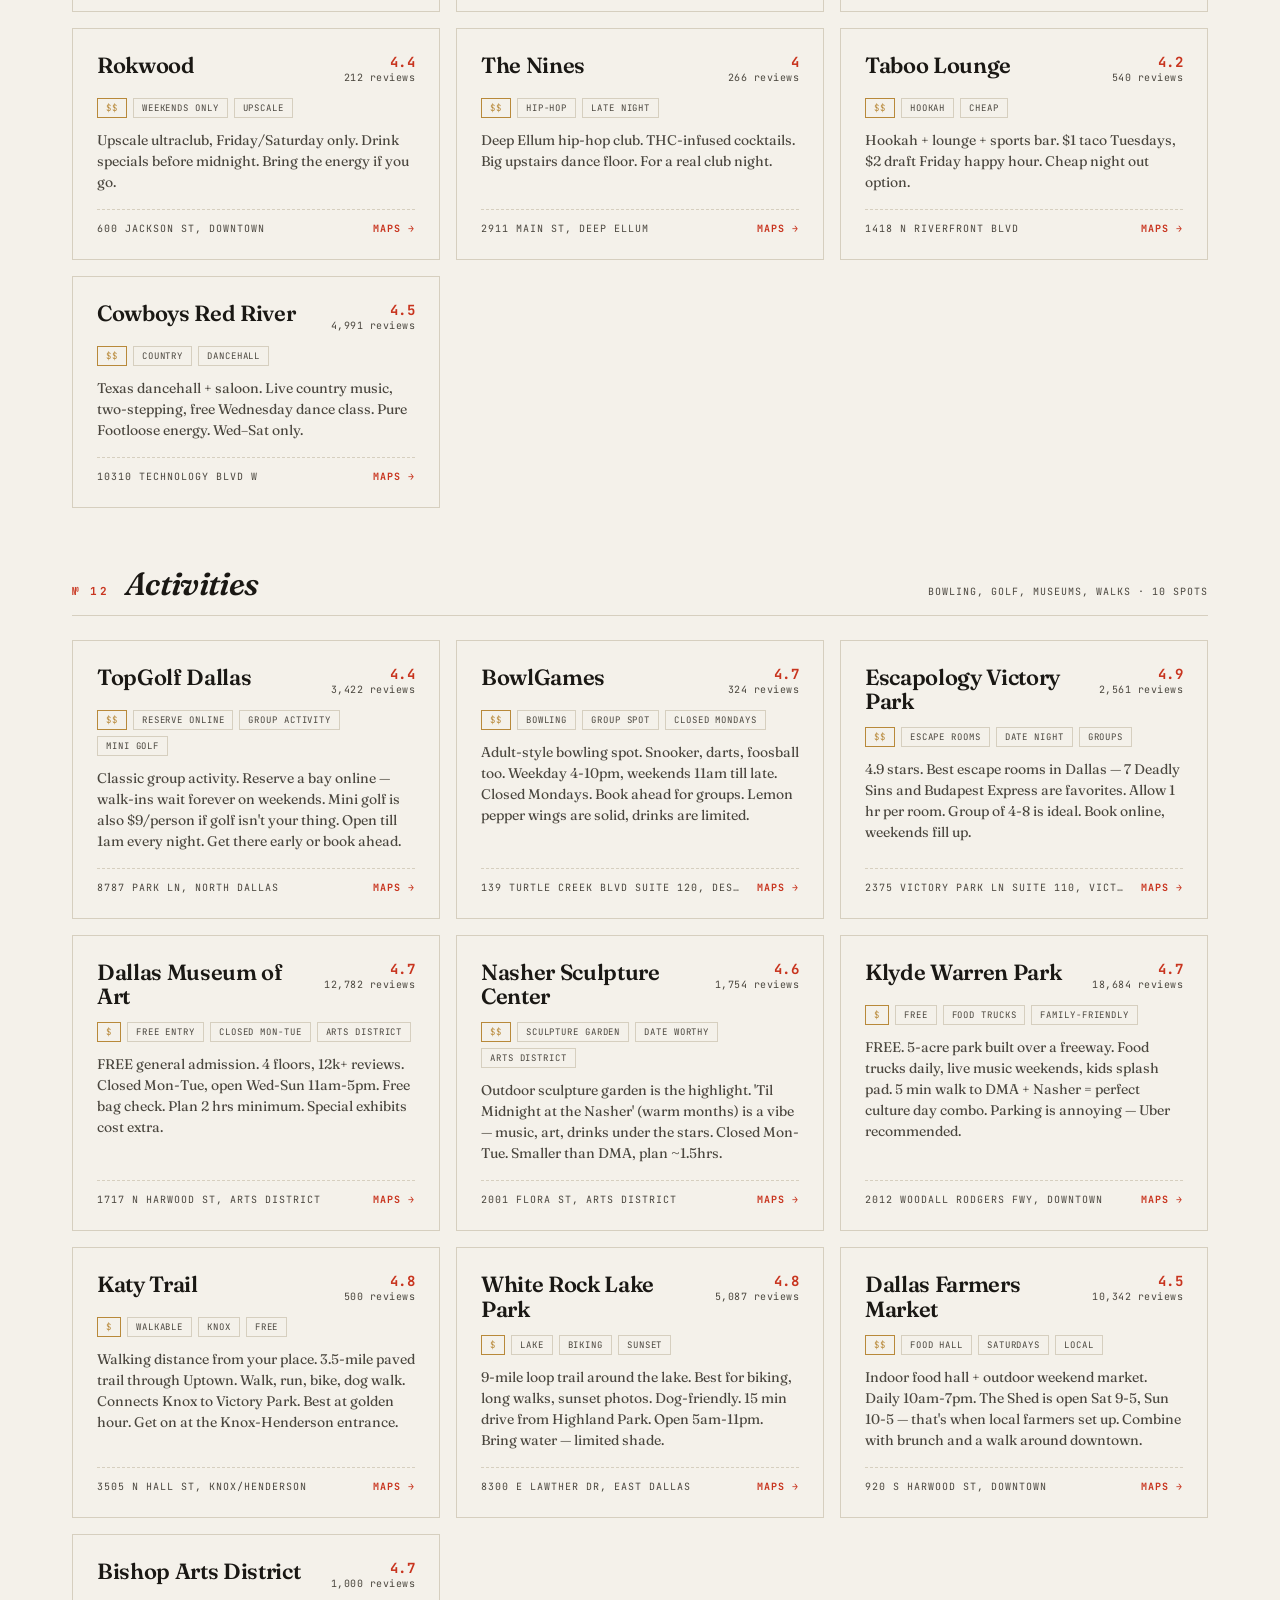
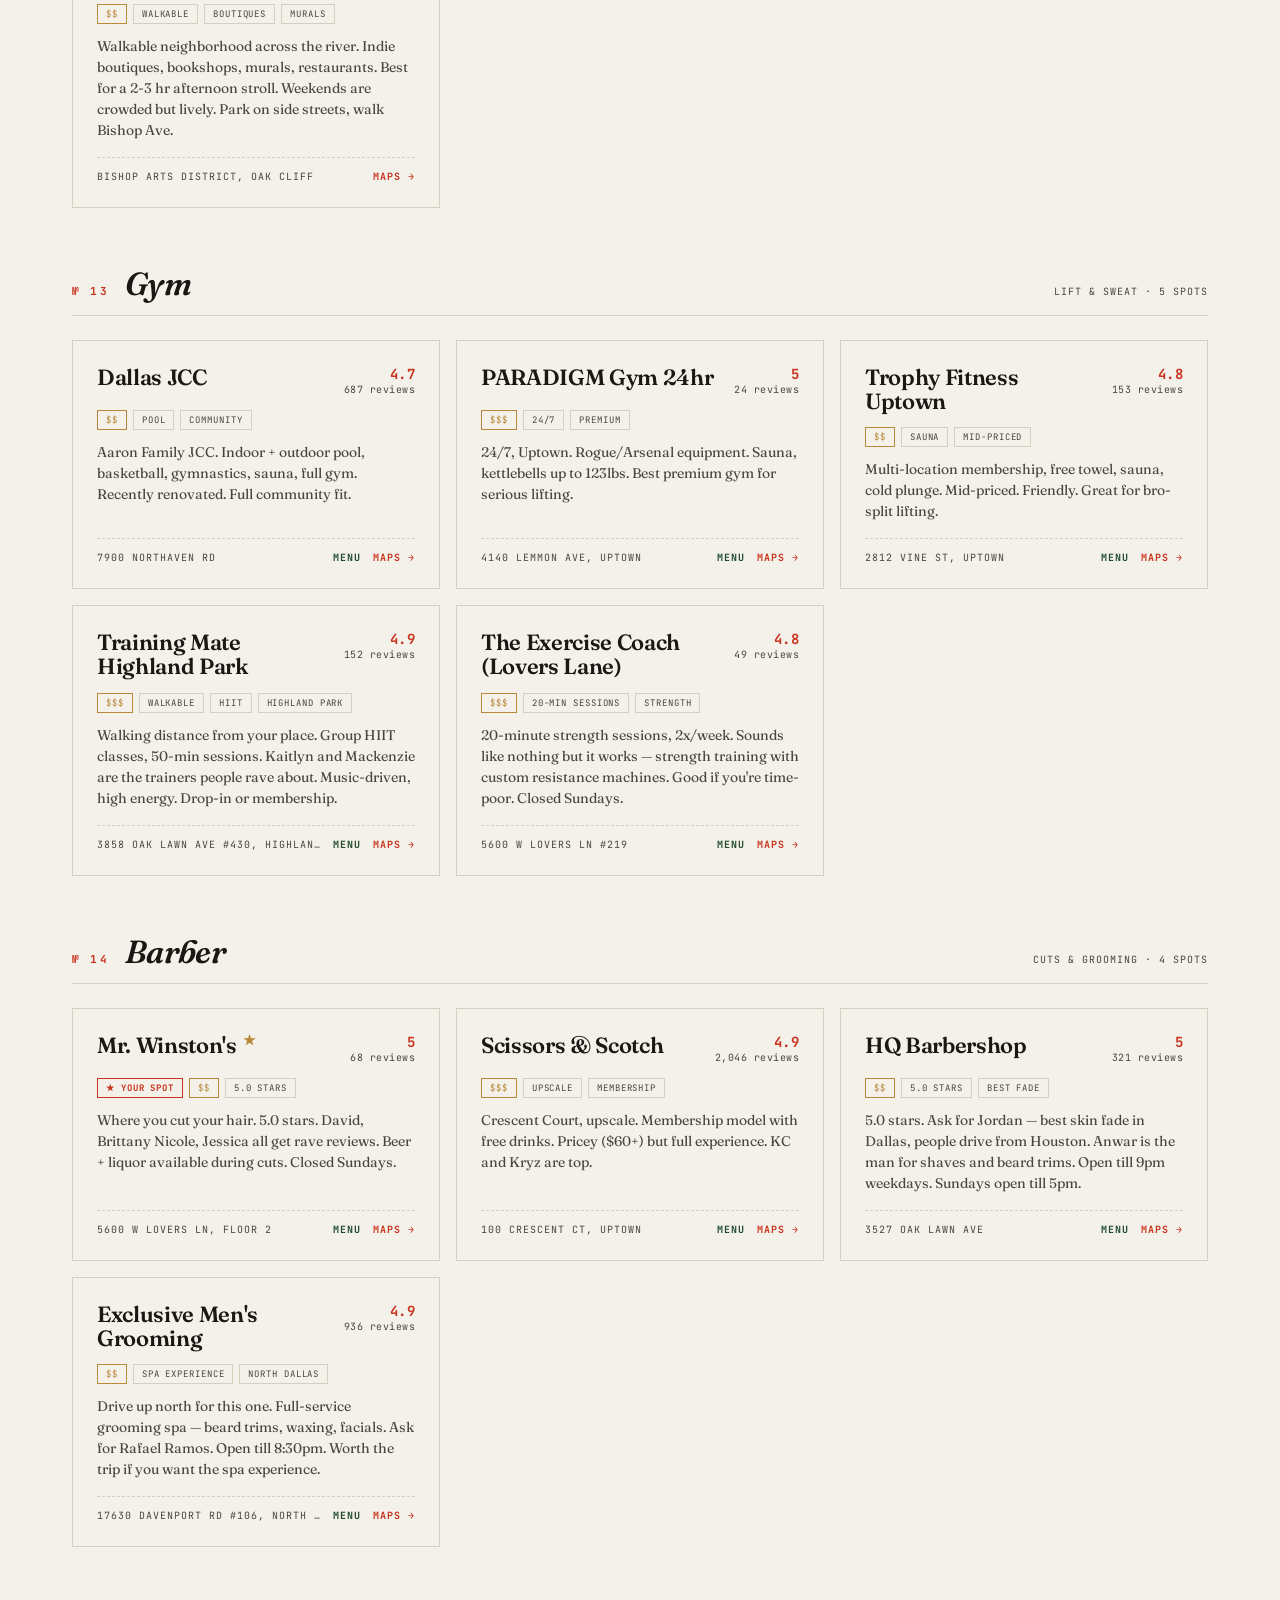
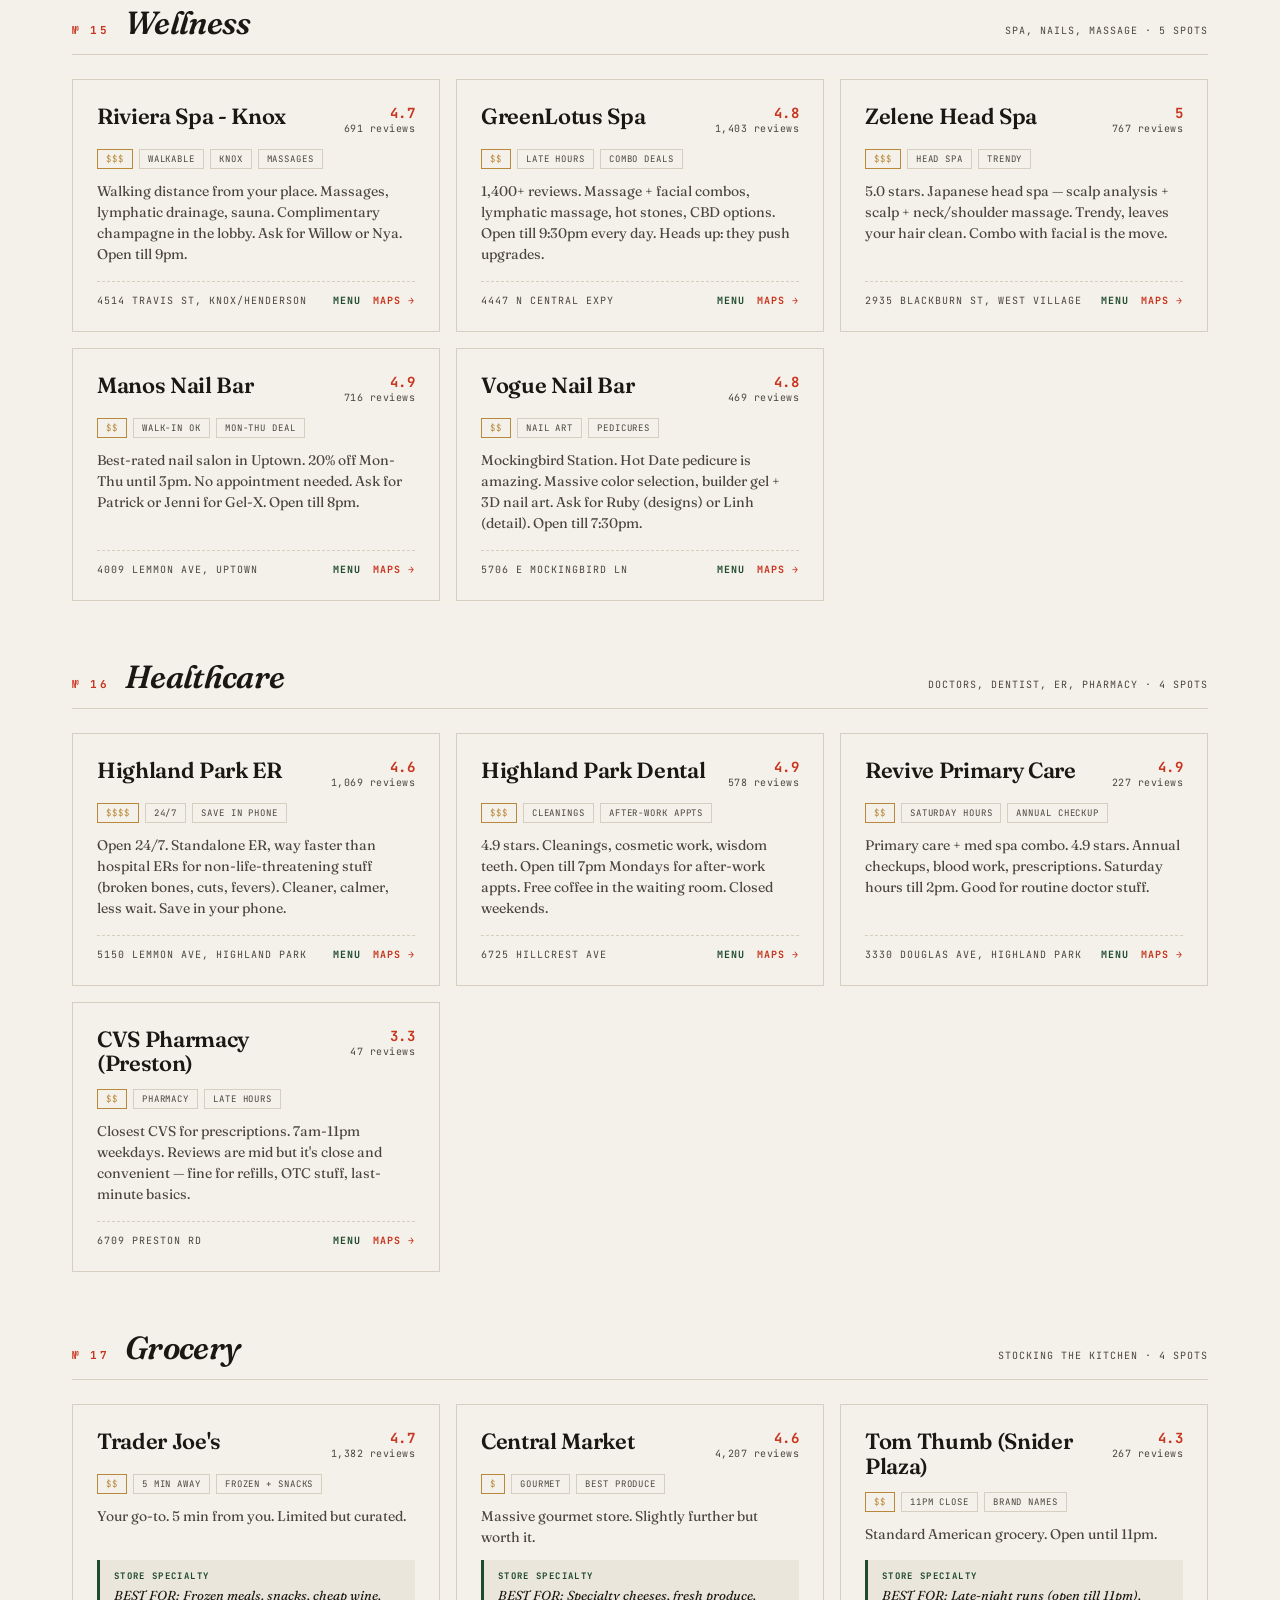
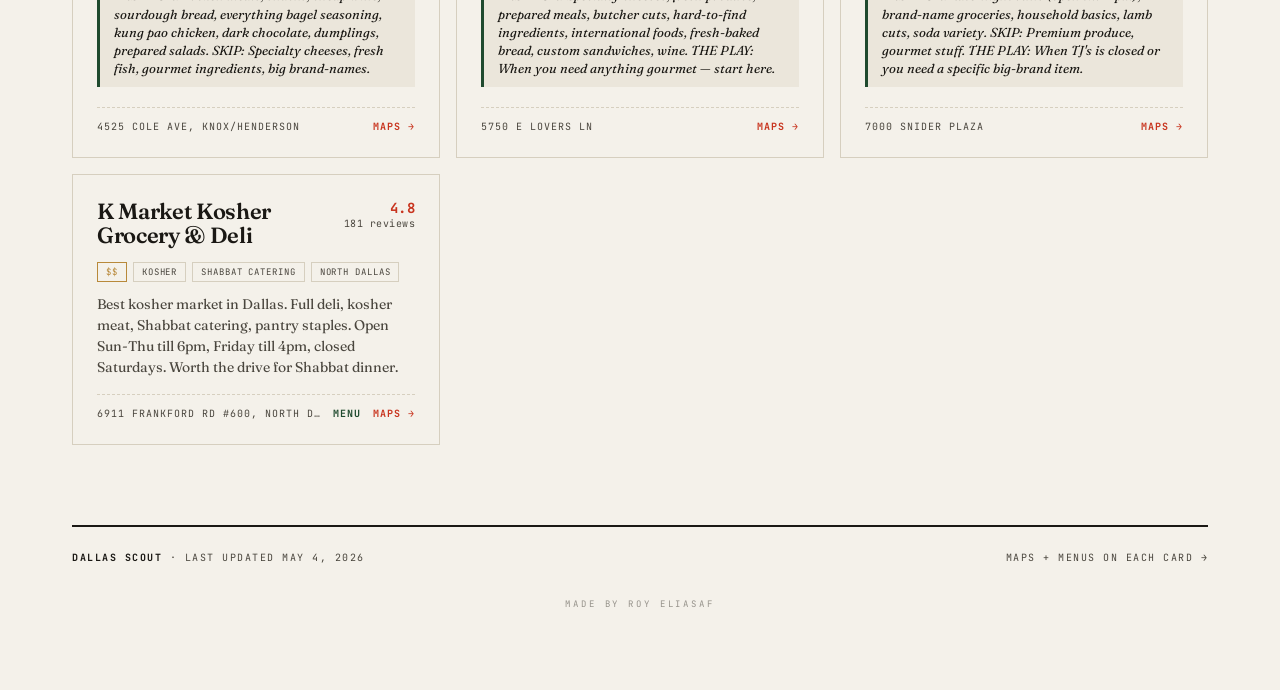
==== commit 70f17386: "Refine UX: filter clarity, URL state, motion respect, em-dash sweep Dallas page: - Add "Roy's Picks"" ====
--- a/dallas/index.html
+++ b/dallas/index.html
@@ -3,23 +3,25 @@
 <head>
 <meta charset="UTF-8">
 <meta name="viewport" content="width=device-width, initial-scale=1.0">
-<title>DallasScout — A working guide to the city</title>
-<meta name="description" content="98 hand-picked Dallas spots — restaurants, bars, coffee, gym, barber, everything. Built from research, refined by use.">
+<title>Dallas Scout: A working guide to the city</title>
+<meta name="description" content="98 hand-picked Dallas spots: restaurants, bars, coffee, gym, barber, everything. Built from research, refined by use.">
 
 <!-- Open Graph (iMessage, WhatsApp, Slack, Facebook, LinkedIn) -->
 <meta property="og:type" content="website">
 <meta property="og:url" content="https://dallas-scout.vercel.app/dallas/">
-<meta property="og:title" content="DallasScout — A working guide to the city">
-<meta property="og:description" content="98 hand-picked Dallas spots — restaurants, bars, coffee, gym, barber, everything. Built from research, refined by use.">
-<meta property="og:site_name" content="DallasScout">
+<meta property="og:title" content="Dallas Scout: A working guide to the city">
+<meta property="og:description" content="98 hand-picked Dallas spots: restaurants, bars, coffee, gym, barber, everything. Built from research, refined by use.">
+<meta property="og:site_name" content="Scout">
 
 <!-- Twitter / X -->
 <meta name="twitter:card" content="summary_large_image">
-<meta name="twitter:title" content="DallasScout — A working guide to the city">
-<meta name="twitter:description" content="98 hand-picked Dallas spots — restaurants, bars, coffee, gym, barber, everything.">
+<meta name="twitter:title" content="Dallas Scout: A working guide to the city">
+<meta name="twitter:description" content="98 hand-picked Dallas spots: restaurants, bars, coffee, gym, barber, everything.">
 
 <!-- Theme color (mobile browser bar) -->
 <meta name="theme-color" content="#1a1814">
+
+<link rel="icon" type="image/svg+xml" href="data:image/svg+xml,%3Csvg xmlns='http://www.w3.org/2000/svg' viewBox='0 0 32 32'%3E%3Crect width='32' height='32' fill='%23f4f1ea'/%3E%3Ccircle cx='16' cy='16' r='6' fill='%23c8341e'/%3E%3C/svg%3E">
 
 <link rel="preconnect" href="https://fonts.googleapis.com">
 <link rel="preconnect" href="https://fonts.gstatic.com" crossorigin>
@@ -38,41 +40,46 @@
       <span>Vol. 14</span>
       <span class="dot"></span>
       <span>Highland Park · 75205</span>
-      <span class="dot"></span>
-      <span>Curated for Roy</span>
     </div>
     <h1>Dallas, <span class="italic">examined.</span></h1>
-    <p class="subtitle">A working guide to the city — broken down by what you're actually craving. Built from research, refined by use.</p>
+    <p class="subtitle">A working guide to the city, broken down by what you're actually craving. Built from research, refined by use.</p>
   </div>
   <div class="stats">
     Total Spots
-    <strong id="total-count">93</strong>
+    <strong id="total-count">98</strong>
   </div>
 </header>
 
 <div class="nav-wrap">
+  <div class="nav-meta">
+    <span class="nav-help">Combine any. Click again to remove.</span>
+    <button class="clear-filters" id="clear-filters" type="button" hidden>× Clear filters</button>
+  </div>
   <div class="nav-group">
-    <div class="nav-group-label">— Browse —</div>
+    <div class="nav-group-label">Browse</div>
     <div class="nav" id="nav-all"></div>
   </div>
   <div class="nav-group">
-    <div class="nav-group-label">— Hungry For —</div>
+    <div class="nav-group-label">Hungry For</div>
     <div class="nav" id="nav-food"></div>
   </div>
   <div class="nav-group">
-    <div class="nav-group-label">— Everything Else —</div>
+    <div class="nav-group-label">Everything Else</div>
     <div class="nav" id="nav-rest"></div>
   </div>
 </div>
 
 <div class="search-wrap">
   <div class="search-inner">
-    <span class="search-icon">⌕</span>
-    <input type="text" id="search-input" placeholder="Search restaurants, neighborhoods, tags..." autocomplete="off">
+    <svg class="search-icon" width="18" height="18" viewBox="0 0 24 24" fill="none" stroke="currentColor" stroke-width="1.8" stroke-linecap="round" stroke-linejoin="round" aria-hidden="true">
+      <circle cx="11" cy="11" r="7"/>
+      <path d="m20 20-3.5-3.5"/>
+    </svg>
+    <input type="text" id="search-input" placeholder="Search restaurants, neighborhoods, tags..." aria-label="Search Dallas spots" autocomplete="off">
     <button type="button" id="search-clear" aria-label="Clear search">×</button>
   </div>
   <div class="search-hints">
-    Try: <button class="hint" data-q="knox">knox</button> <button class="hint" data-q="date">date</button> <button class="hint" data-q="omakase">omakase</button> <button class="hint" data-q="3am">3am</button> <button class="hint" data-q="walking">walking</button>
+    Try: <button class="hint" data-q="knox" aria-label="Filter by knox">knox</button> <button class="hint" data-q="date" aria-label="Filter by date">date</button> <button class="hint" data-q="omakase" aria-label="Filter by omakase">omakase</button> <button class="hint" data-q="3am" aria-label="Filter by spots open until 3am">3am</button> <button class="hint" data-q="walking" aria-label="Filter by walking distance">walking</button>
   </div>
   <div class="search-meta" id="search-meta"></div>
 </div>
@@ -81,10 +88,10 @@
 
 <footer>
   <div>
-    <strong>Roy's Dallas Guide</strong> — Last updated May 4, 2026
+    <strong>Dallas Scout</strong> · Last updated May 4, 2026
   </div>
   <div>Maps + Menus on each card →</div>
-  <div class="maker">— Made by Roy Eliasaf —</div>
+  <div class="maker">Made by Roy Eliasaf</div>
 </footer>
 
 </div>
--- a/dallas/style.css
+++ b/dallas/style.css
@@ -117,6 +117,35 @@
 
 .nav-wrap { margin-bottom: 40px; padding-bottom: 20px; border-bottom: 1px solid var(--rule); }
 
+.nav-meta {
+  display: flex;
+  align-items: center;
+  justify-content: space-between;
+  gap: 16px;
+  margin-bottom: 14px;
+  font-family: 'JetBrains Mono', monospace;
+  font-size: 9px;
+  letter-spacing: 0.18em;
+  text-transform: uppercase;
+  color: var(--ink-soft);
+}
+
+.nav-help { opacity: 0.75; }
+
+.clear-filters {
+  background: transparent;
+  border: 1px solid var(--ink);
+  color: var(--ink);
+  padding: 5px 10px;
+  font-family: inherit;
+  font-size: inherit;
+  letter-spacing: inherit;
+  cursor: pointer;
+  transition: background 0.15s, color 0.15s;
+}
+.clear-filters:hover { background: var(--ink); color: var(--bg); }
+.clear-filters[hidden] { display: none; }
+
 .nav-group { margin-bottom: 12px; }
 
 .nav-group-label {
@@ -163,6 +192,28 @@
 .cat-btn.active .count { background: var(--accent); color: var(--bg); }
 
 .cat-btn.all { border-width: 2px; font-weight: 700; }
+
+.cat-btn.fav-toggle {
+  border-color: var(--accent);
+  color: var(--accent);
+}
+.cat-btn.fav-toggle:hover { background: var(--accent); color: var(--bg); }
+.cat-btn.fav-toggle.active { background: var(--accent); color: var(--bg); border-color: var(--accent); }
+.cat-btn.fav-toggle .count { background: var(--bg); color: var(--accent); }
+.cat-btn.fav-toggle.active .count { background: var(--bg); color: var(--accent); }
+
+.cat-btn.cat-toggle {
+  border-style: dashed;
+  border-color: var(--ink-soft);
+  color: var(--ink-soft);
+  font-weight: 400;
+}
+.cat-btn.cat-toggle:hover {
+  border-style: solid;
+  background: var(--ink-soft);
+  color: var(--bg);
+}
+.cat-btn.cat-toggle .count { background: transparent; color: inherit; padding: 1px 0; font-weight: 500; }
 
 .section { margin-bottom: 56px; animation: fadeIn 0.4s ease both; }
 
@@ -376,9 +427,8 @@
 
 /* === SEARCH BAR === */
 .search-wrap {
-  max-width: 720px;
-  margin: 0 auto 32px;
-  padding: 0 32px;
+  margin: 0 0 32px;
+  max-width: 960px;
 }
 .search-inner {
   display: flex;
@@ -392,10 +442,11 @@
   border-color: var(--accent);
 }
 .search-icon {
-  font-size: 18px;
   color: var(--ink-soft);
   margin-right: 10px;
   flex-shrink: 0;
+  display: flex;
+  align-items: center;
 }
 #search-input {
   flex: 1;
@@ -430,7 +481,6 @@
   letter-spacing: 0.1em;
   color: var(--ink-soft);
   margin-top: 8px;
-  text-align: center;
 }
 .search-hints .hint {
   background: none;
@@ -457,7 +507,6 @@
   text-transform: uppercase;
   color: var(--ink-soft);
   margin-top: 10px;
-  text-align: center;
   min-height: 14px;
 }
 
@@ -468,6 +517,14 @@
 }
 
 @media (max-width: 720px) {
-  .search-wrap { padding: 0 20px; }
   #search-input { font-size: 15px; }
 }
+
+@media (prefers-reduced-motion: reduce) {
+  *, *::before, *::after {
+    animation-duration: 0.01ms !important;
+    animation-iteration-count: 1 !important;
+    transition-duration: 0.01ms !important;
+  }
+  .section { opacity: 1; transform: none; }
+}
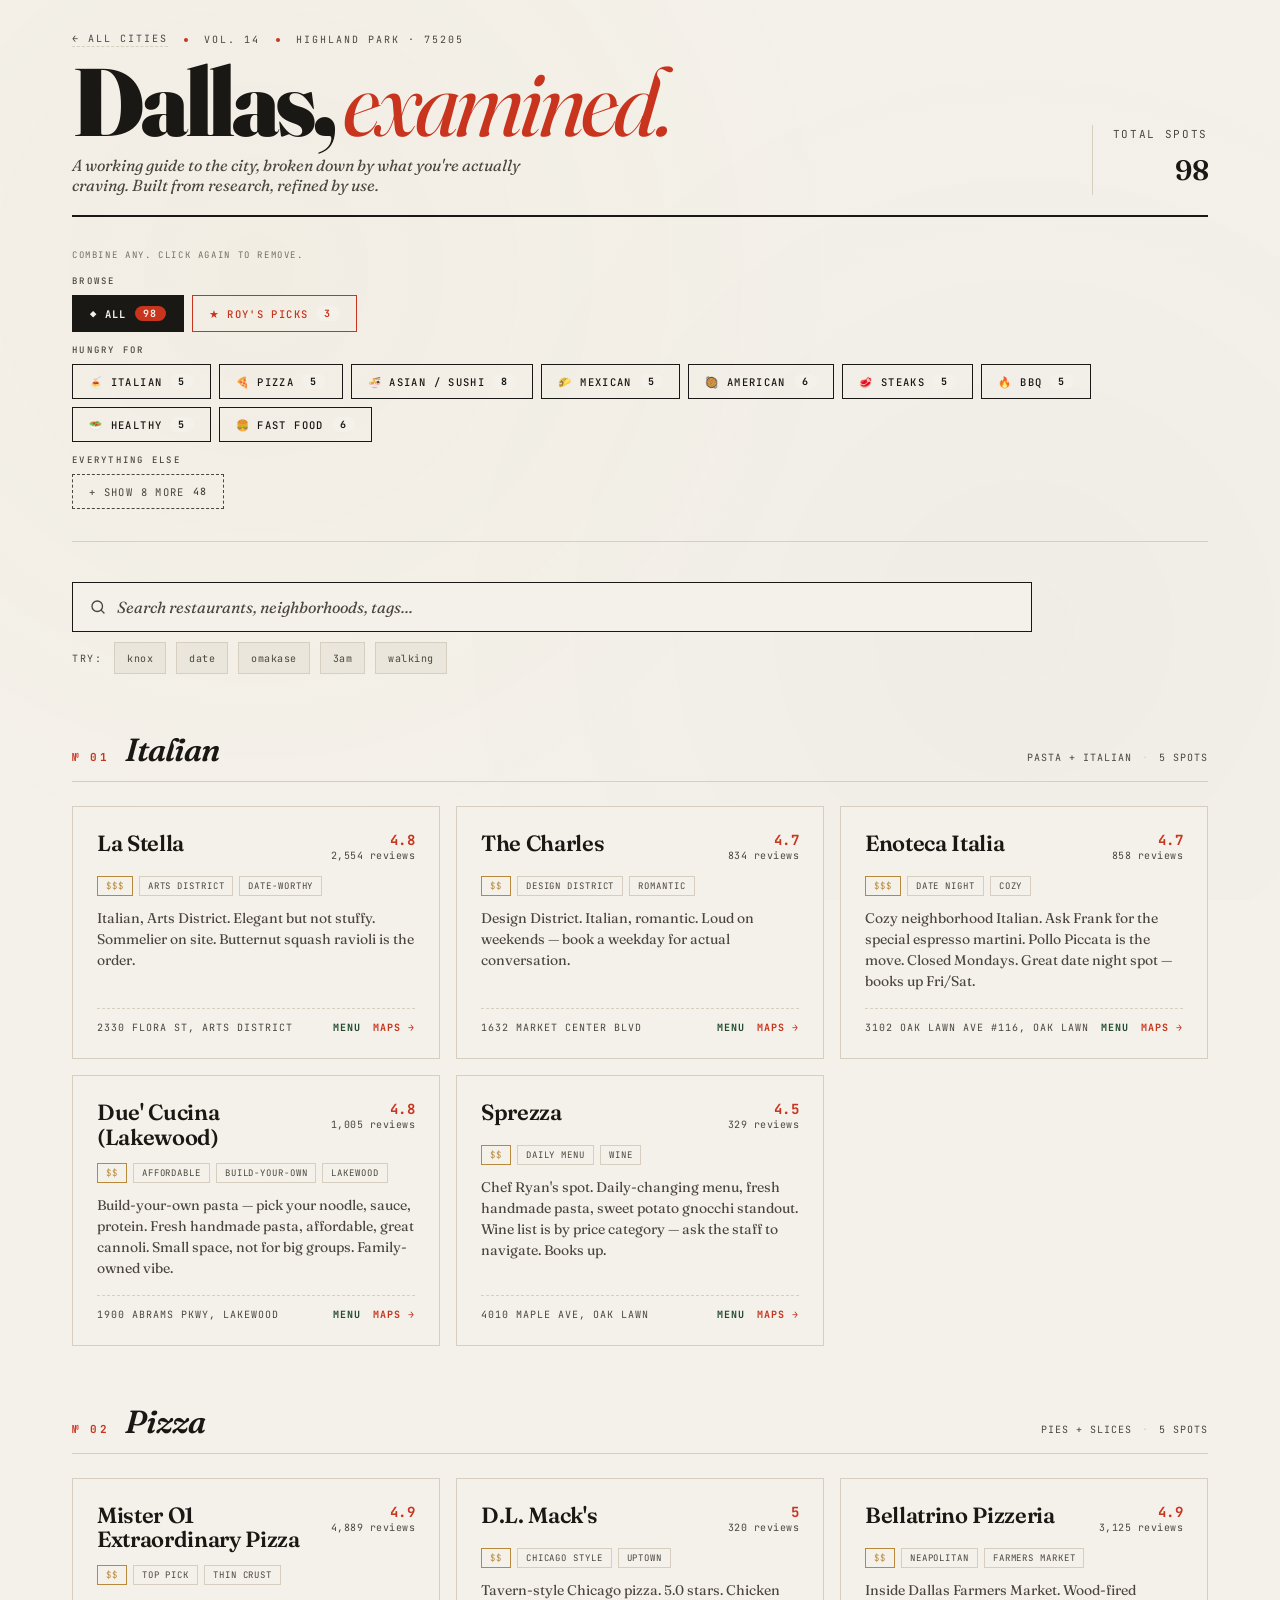
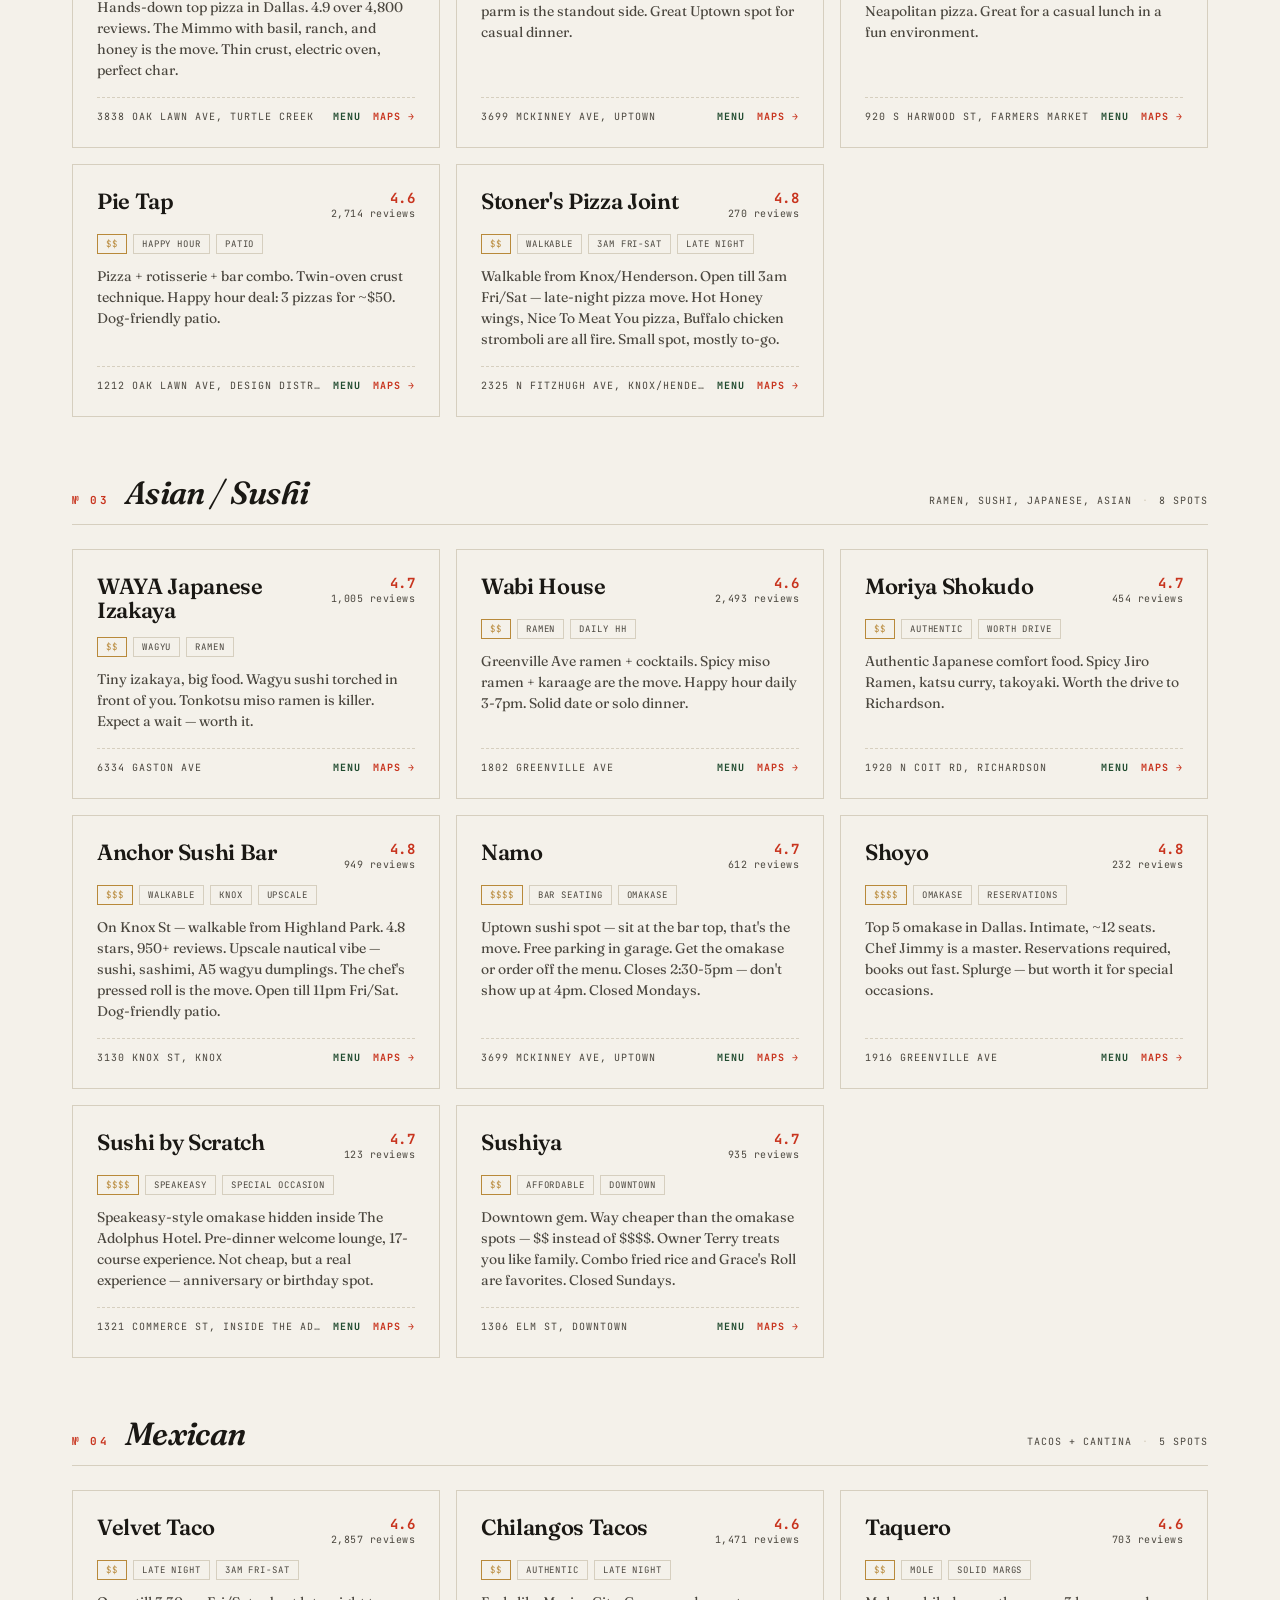
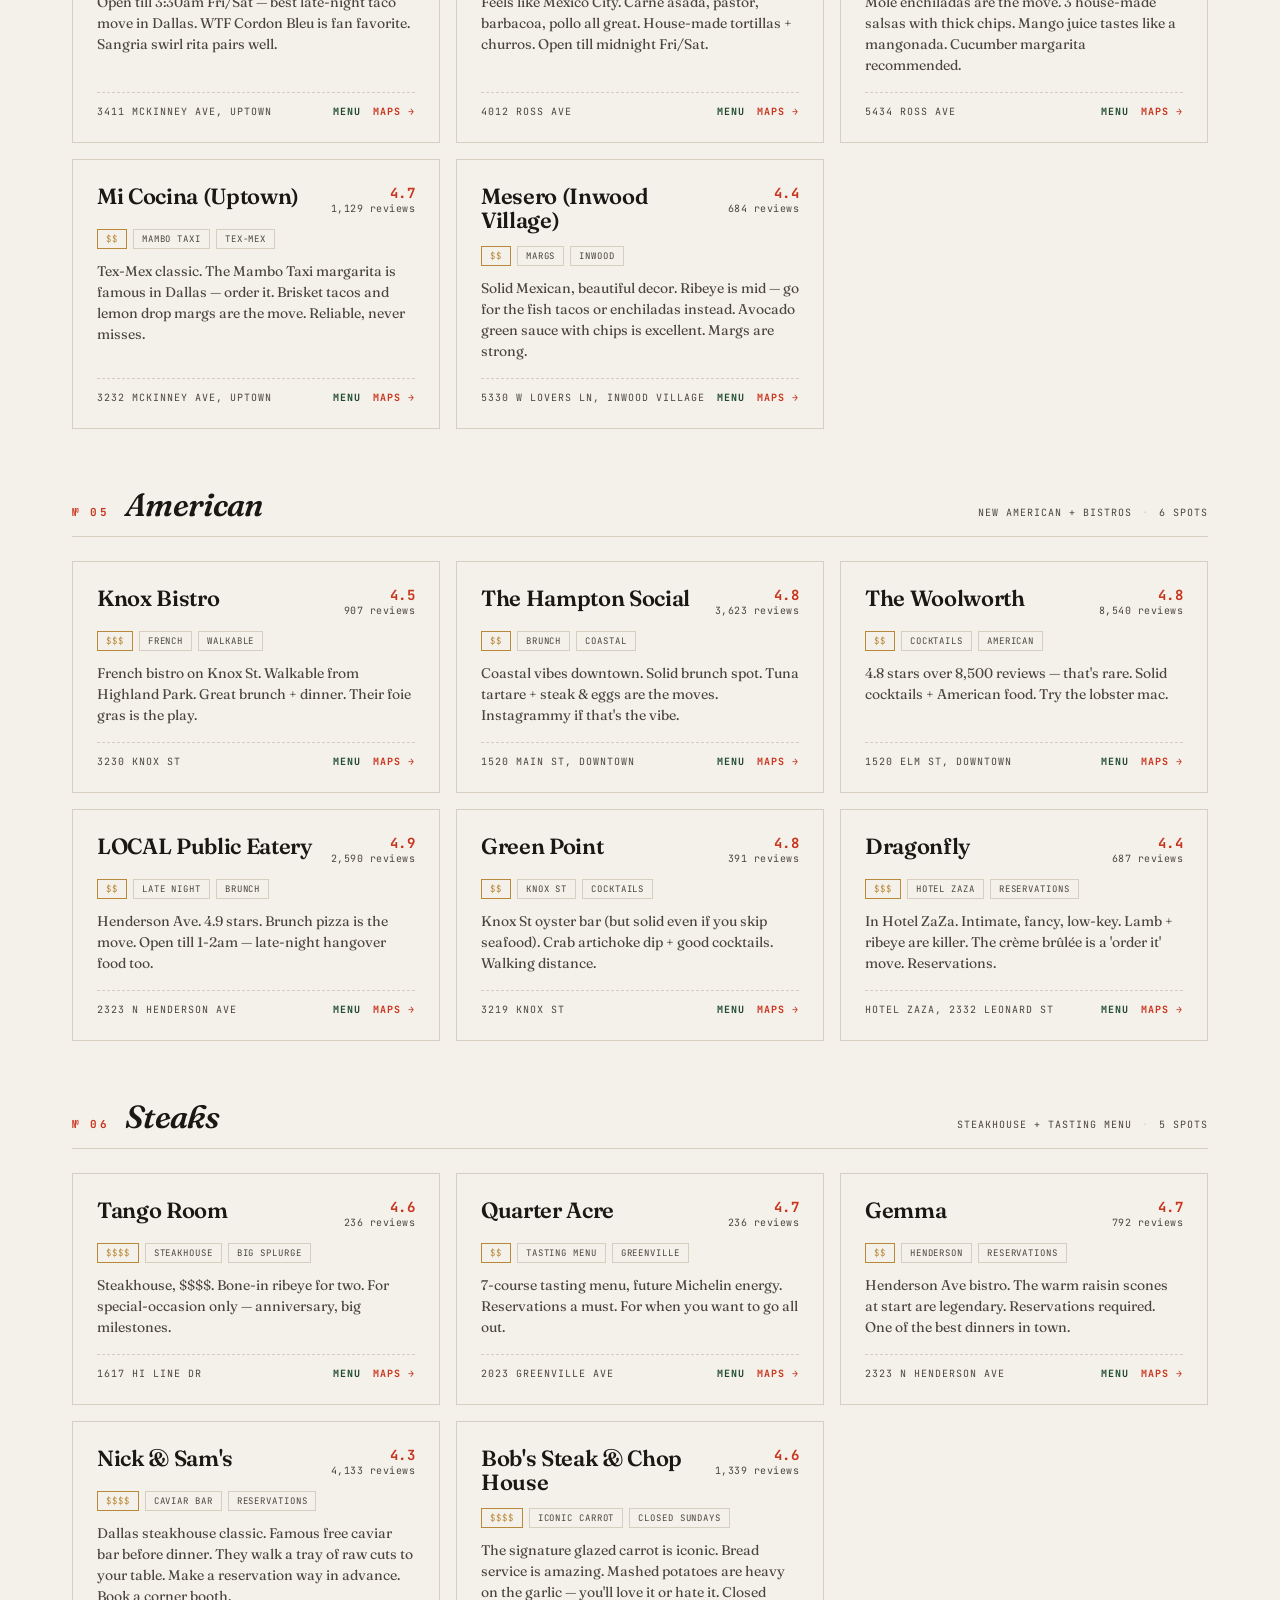
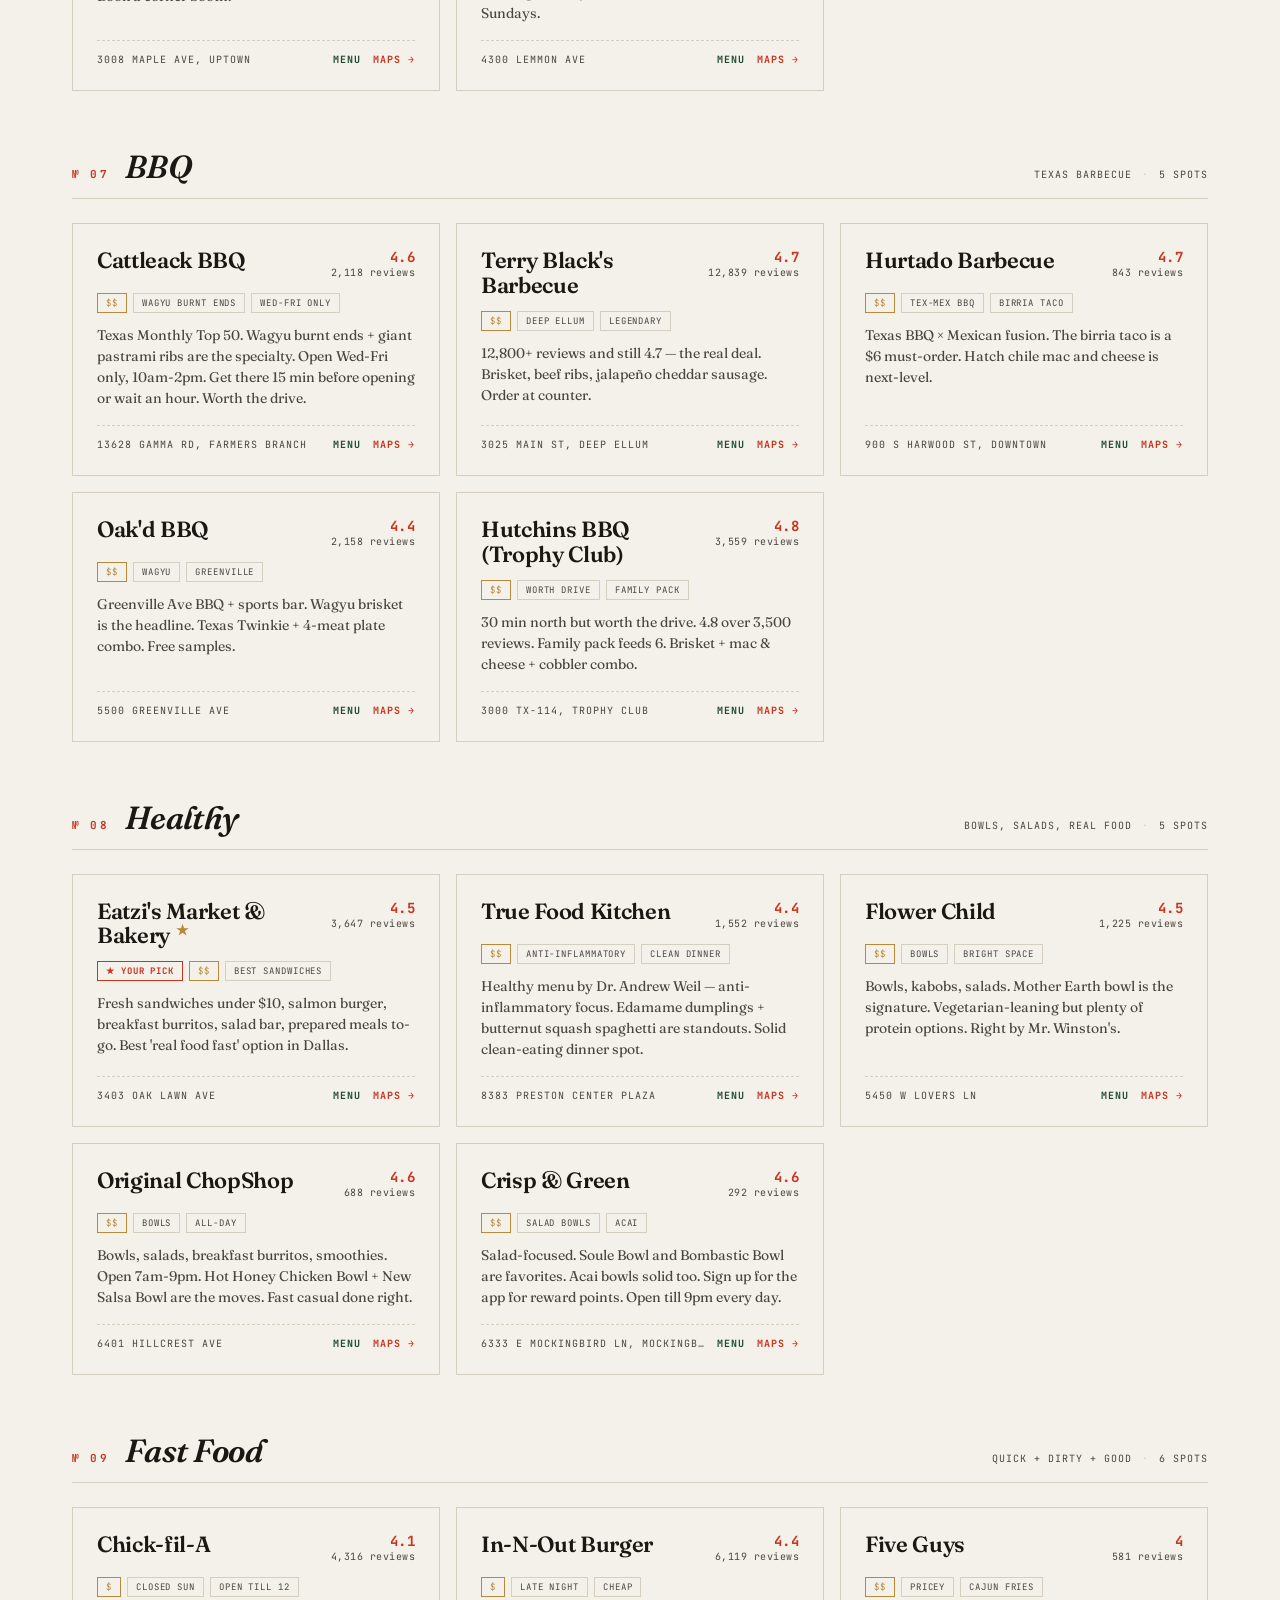
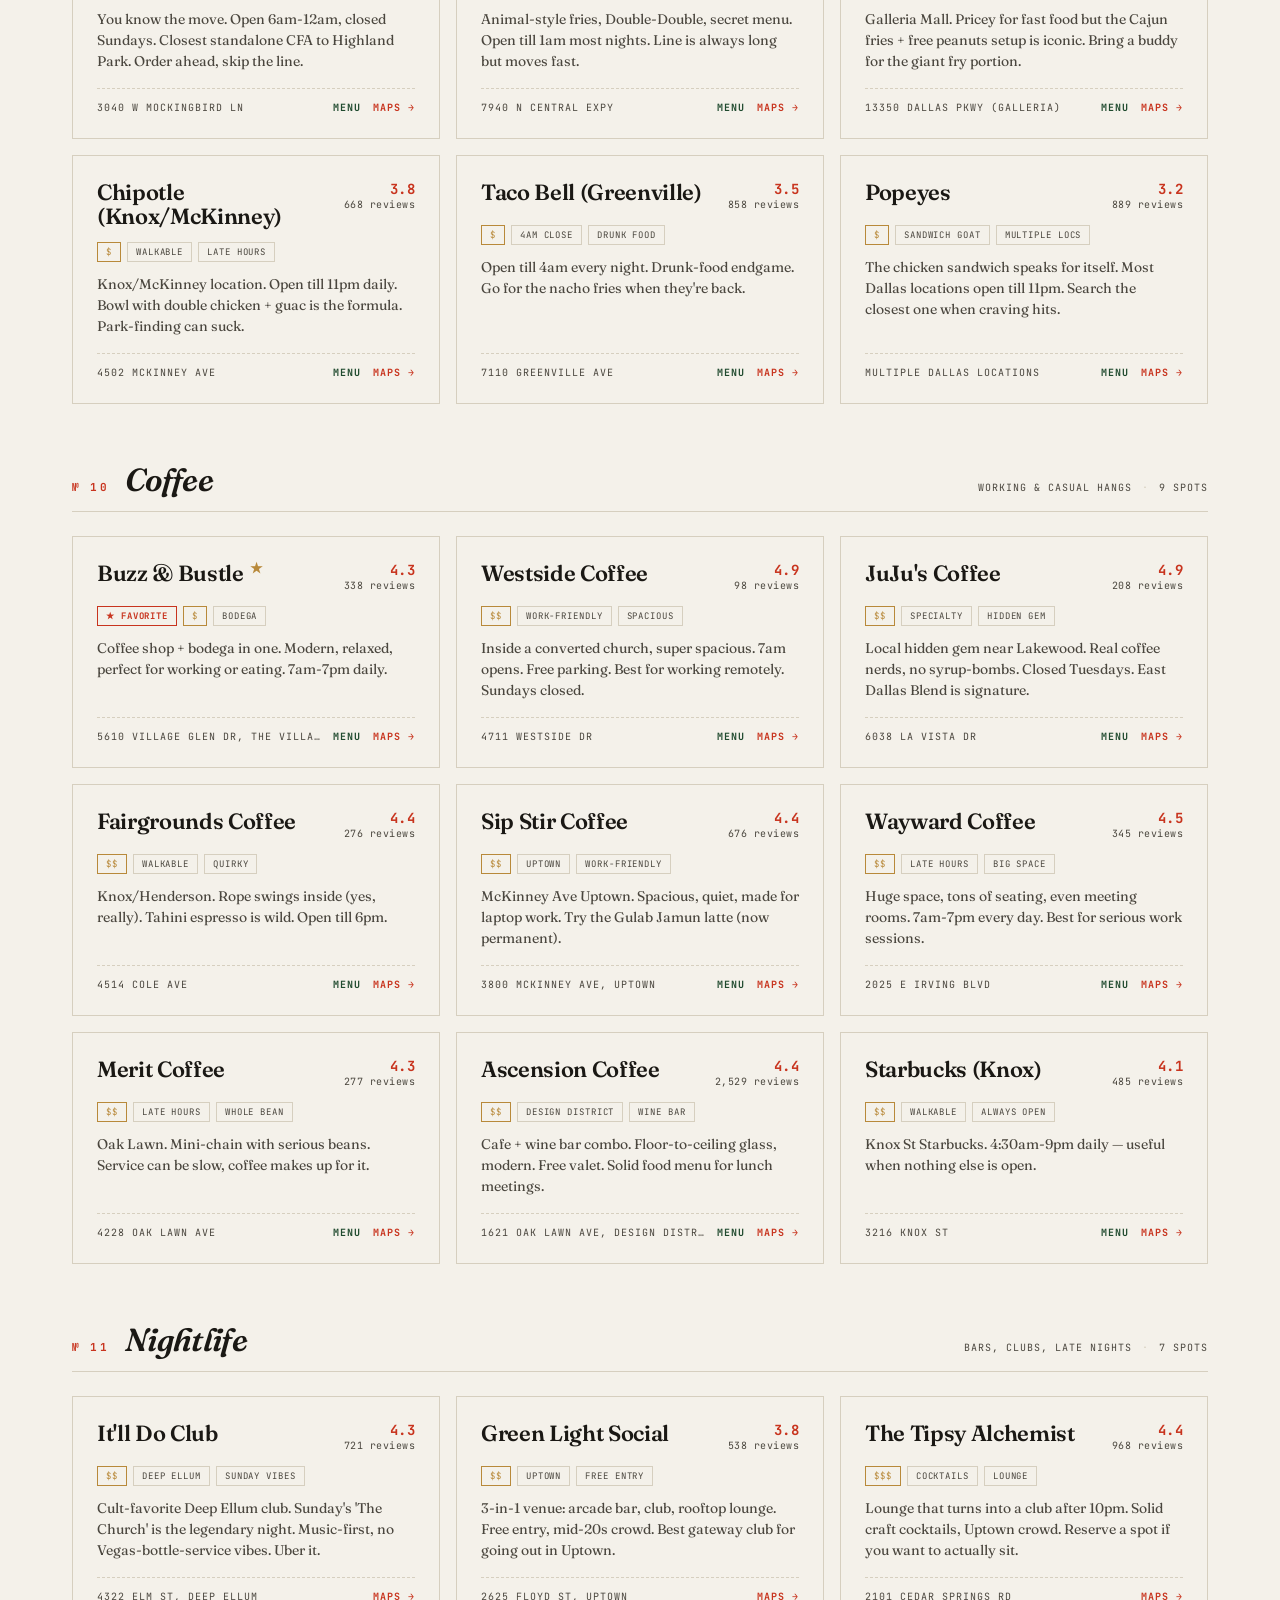
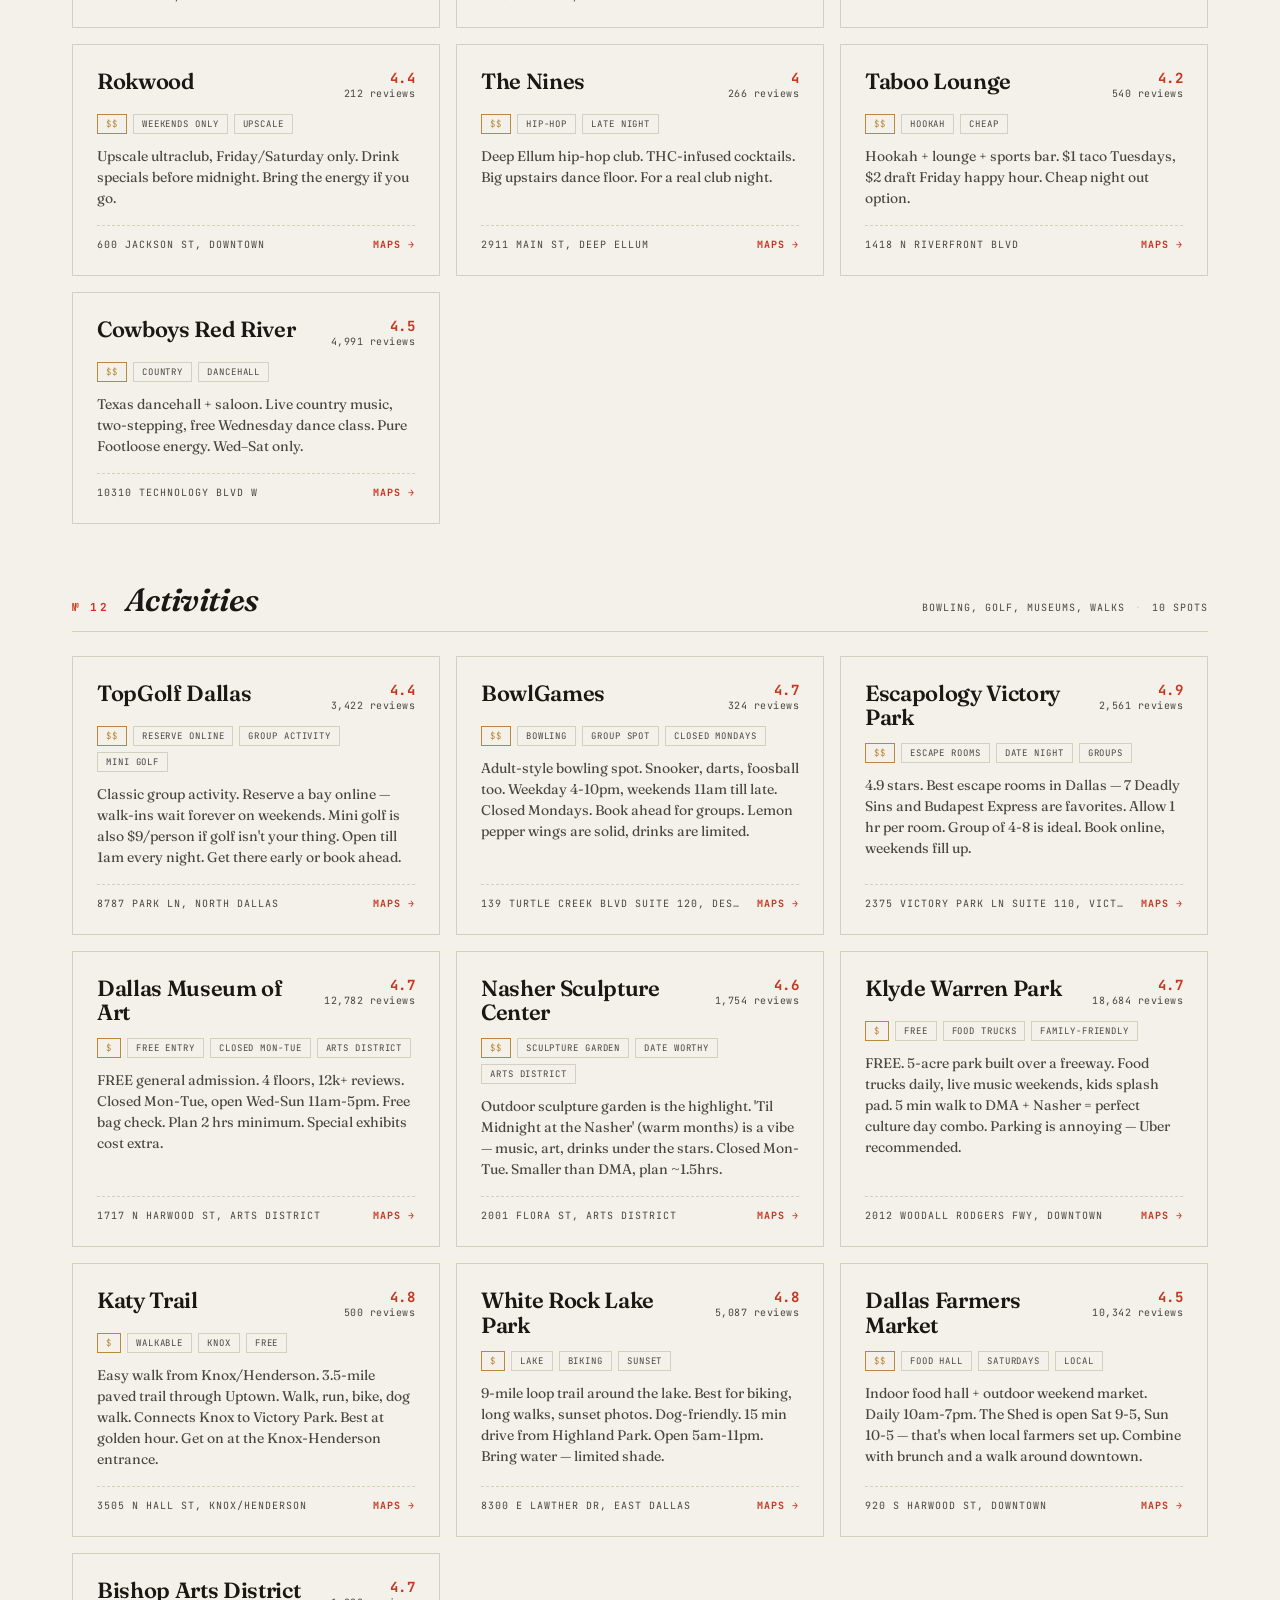
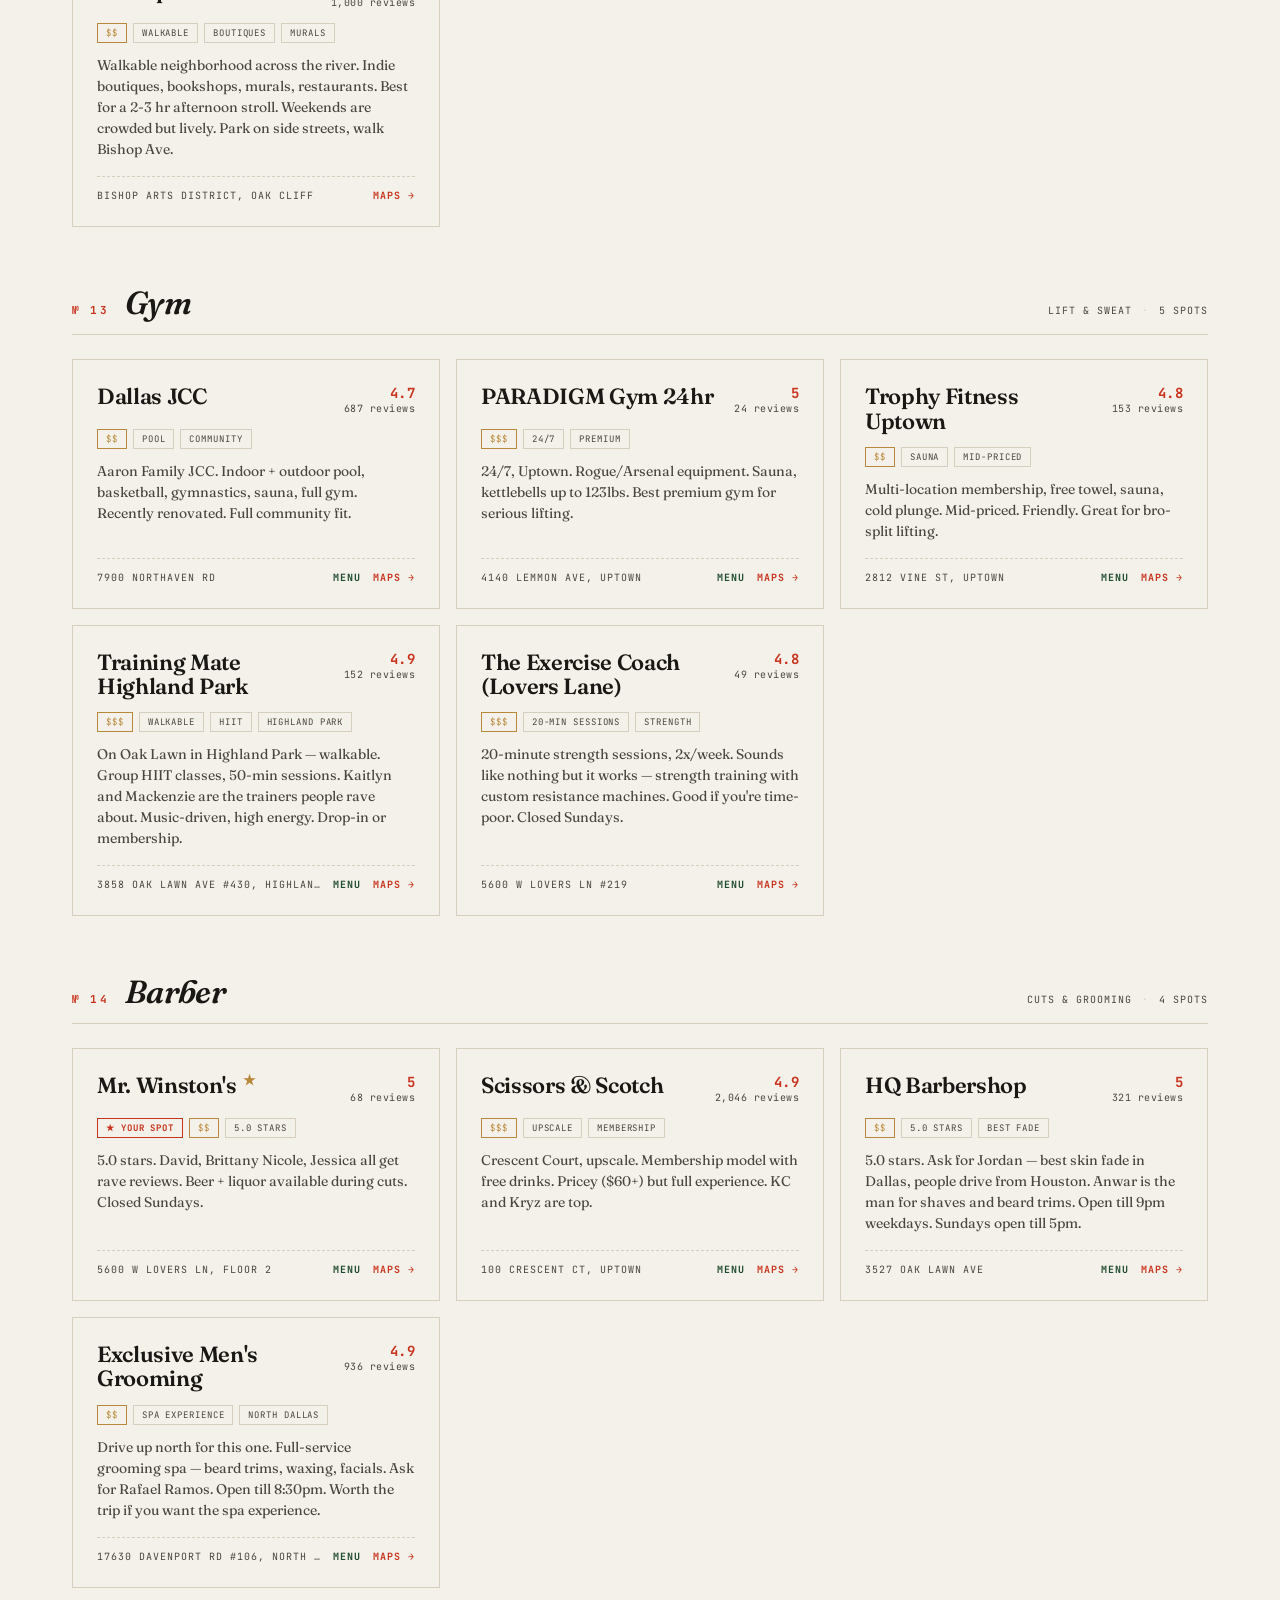
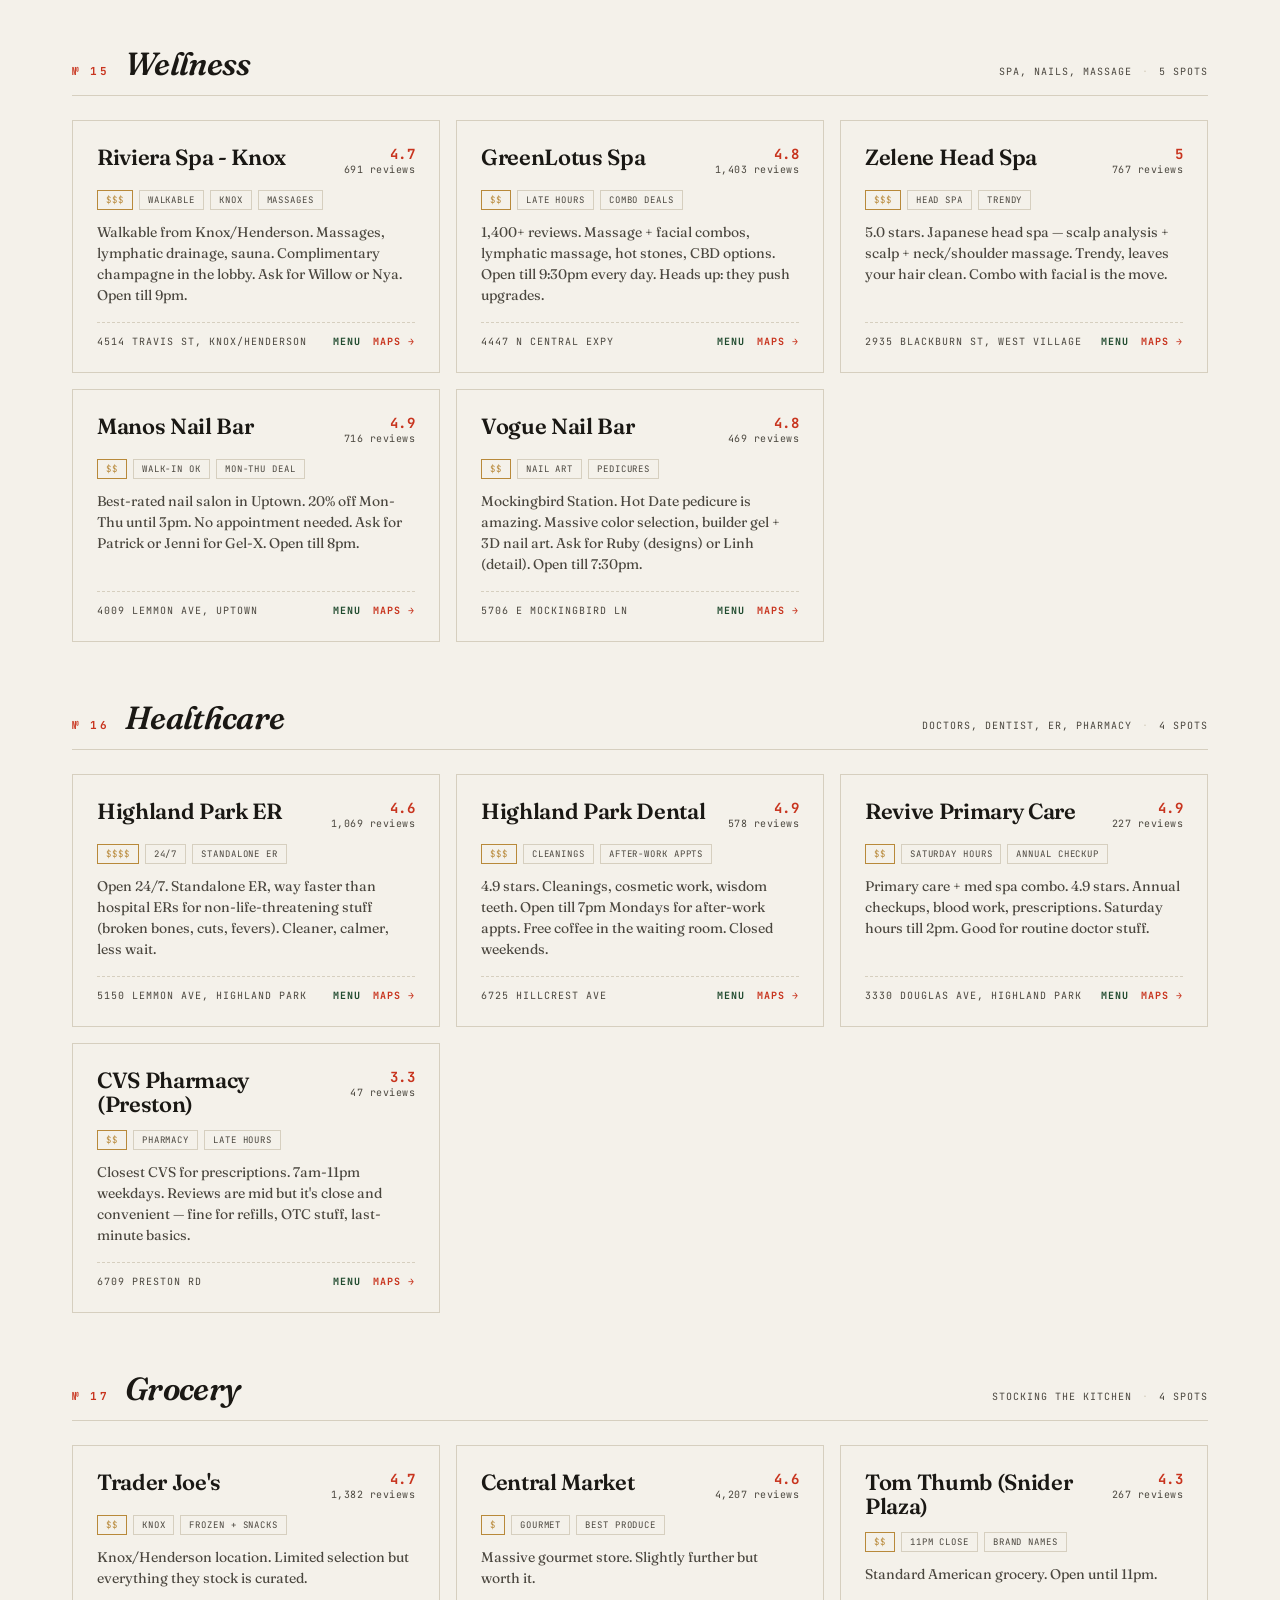
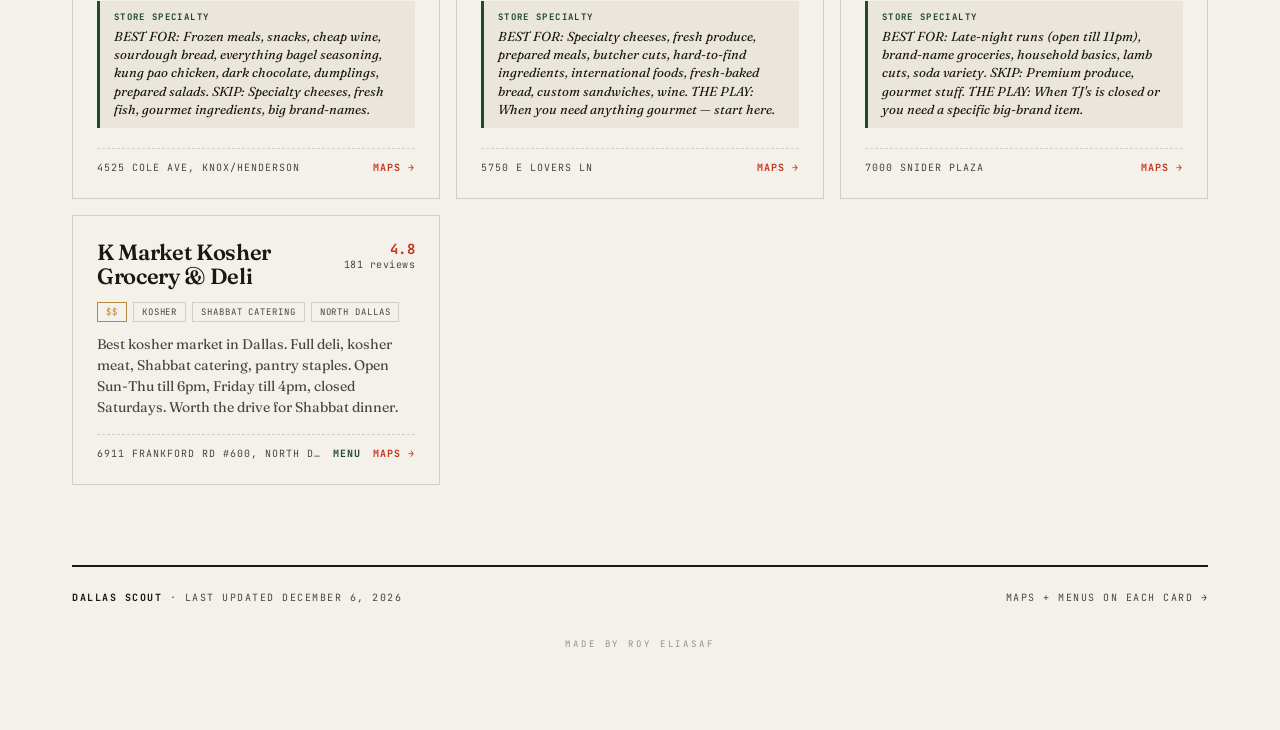
==== commit 9fe70018: "Apply 2026-05-25 review fixes (8 items) - Strip remaining Roy-specific copy from TJ's + Highland Par" ====
--- a/dallas/index.html
+++ b/dallas/index.html
@@ -12,11 +12,17 @@
 <meta property="og:title" content="Dallas Scout: A working guide to the city">
 <meta property="og:description" content="98 hand-picked Dallas spots: restaurants, bars, coffee, gym, barber, everything. Built from research, refined by use.">
 <meta property="og:site_name" content="Scout">
+<meta property="og:image" content="https://dallas-scout.vercel.app/og.png">
+<meta property="og:image:width" content="1200">
+<meta property="og:image:height" content="1200">
+<meta property="og:image:alt" content="Dallas Scout — A working guide to the city.">
 
 <!-- Twitter / X -->
-<meta name="twitter:card" content="summary_large_image">
+<meta name="twitter:card" content="summary">
 <meta name="twitter:title" content="Dallas Scout: A working guide to the city">
 <meta name="twitter:description" content="98 hand-picked Dallas spots: restaurants, bars, coffee, gym, barber, everything.">
+<meta name="twitter:image" content="https://dallas-scout.vercel.app/og.png">
+<meta name="twitter:image:alt" content="Dallas Scout — A working guide to the city.">
 
 <!-- Theme color (mobile browser bar) -->
 <meta name="theme-color" content="#1a1814">
@@ -25,7 +31,7 @@
 
 <link rel="preconnect" href="https://fonts.googleapis.com">
 <link rel="preconnect" href="https://fonts.gstatic.com" crossorigin>
-<link href="https://fonts.googleapis.com/css2?family=Fraunces:ital,opsz,wght@0,9..144,300;0,9..144,400;0,9..144,600;0,9..144,800;0,9..144,900;1,9..144,300&family=JetBrains+Mono:wght@400;500;700&display=swap" rel="stylesheet">
+<link href="https://fonts.googleapis.com/css2?family=Fraunces:ital,opsz,wght@0,9..144,400;0,9..144,600;0,9..144,900;1,9..144,400&family=JetBrains+Mono:wght@400;500;700&display=swap" rel="stylesheet">
 <link rel="stylesheet" href="style.css">
 </head>
 <body>
@@ -78,8 +84,8 @@
     <input type="text" id="search-input" placeholder="Search restaurants, neighborhoods, tags..." aria-label="Search Dallas spots" autocomplete="off">
     <button type="button" id="search-clear" aria-label="Clear search">×</button>
   </div>
-  <div class="search-hints">
-    Try: <button class="hint" data-q="knox" aria-label="Filter by knox">knox</button> <button class="hint" data-q="date" aria-label="Filter by date">date</button> <button class="hint" data-q="omakase" aria-label="Filter by omakase">omakase</button> <button class="hint" data-q="3am" aria-label="Filter by spots open until 3am">3am</button> <button class="hint" data-q="walking" aria-label="Filter by walking distance">walking</button>
+  <div class="search-hints" id="search-hints">
+    <span class="search-hints-label">Try:</span>
   </div>
   <div class="search-meta" id="search-meta"></div>
 </div>
@@ -88,7 +94,7 @@
 
 <footer>
   <div>
-    <strong>Dallas Scout</strong> · Last updated May 4, 2026
+    <strong>Dallas Scout</strong> · Last updated <span id="last-updated"></span>
   </div>
   <div>Maps + Menus on each card →</div>
   <div class="maker">Made by Roy Eliasaf</div>
@@ -98,5 +104,10 @@
 
 <script src="spots.js"></script>
 <script src="app.js"></script>
+<script src="../shared.js"></script>
+<script>
+  formatLastUpdated('last-updated');
+</script>
+<script defer src="/_vercel/insights/script.js"></script>
 </body>
 </html>
--- a/dallas/style.css
+++ b/dallas/style.css
@@ -179,6 +179,7 @@
 
 .cat-btn:hover { background: var(--ink); color: var(--bg); }
 .cat-btn.active { background: var(--ink); color: var(--bg); }
+.cat-btn:focus-visible { outline: 2px solid var(--accent); outline-offset: 2px; }
 
 .cat-btn .count {
   background: var(--bg);
@@ -248,13 +249,22 @@
   color: var(--ink);
 }
 
-.section-desc {
+.section-meta {
   font-family: 'JetBrains Mono', monospace;
   font-size: 10px;
   color: var(--ink-soft);
   letter-spacing: 0.1em;
   text-transform: uppercase;
   margin-left: auto;
+  display: flex;
+  gap: 10px;
+  align-items: baseline;
+}
+.section-desc, .section-count { white-space: nowrap; }
+.section-count::before {
+  content: '·';
+  margin-right: 10px;
+  color: var(--rule);
 }
 
 .grid {
@@ -416,6 +426,15 @@
   color: var(--ink-soft);
   font-size: 18px;
 }
+.empty p { margin-bottom: 20px; }
+.empty .clear-filters {
+  font-style: normal;
+  font-family: 'JetBrains Mono', monospace;
+  font-size: 11px;
+  letter-spacing: 0.18em;
+  text-transform: uppercase;
+  padding: 10px 16px;
+}
 
 @media (max-width: 600px) {
   .container { padding: 20px 20px 60px; }
@@ -423,6 +442,7 @@
   .stats { text-align: left; border-left: none; padding-left: 0; border-top: 1px solid var(--rule); padding-top: 12px; }
   .grid { grid-template-columns: 1fr; }
   .section-desc { display: none; }
+  .section-count::before { display: none; }
 }
 
 /* === SEARCH BAR === */
@@ -478,26 +498,38 @@
 .search-hints {
   font-family: 'JetBrains Mono', monospace;
   font-size: 10px;
-  letter-spacing: 0.1em;
-  color: var(--ink-soft);
-  margin-top: 8px;
+  letter-spacing: 0.15em;
+  color: var(--ink-soft);
+  margin-top: 10px;
+  display: flex;
+  flex-wrap: wrap;
+  align-items: center;
+  gap: 10px;
+}
+.search-hints-label {
+  text-transform: uppercase;
+  margin-right: 2px;
 }
 .search-hints .hint {
-  background: none;
-  border: none;
+  background: var(--bg-2);
+  border: 1px solid var(--rule);
   color: var(--ink-soft);
   font-family: inherit;
   font-size: inherit;
-  letter-spacing: inherit;
+  letter-spacing: 0.05em;
   cursor: pointer;
-  padding: 2px 4px;
-  margin: 0 1px;
-  border-bottom: 1px dashed transparent;
-  transition: color 0.15s, border-color 0.15s;
+  padding: 8px 12px;
+  min-height: 32px;
+  transition: color 0.15s, border-color 0.15s, background 0.15s;
 }
 .search-hints .hint:hover {
   color: var(--accent);
-  border-bottom-color: var(--accent);
+  border-color: var(--accent);
+  background: var(--bg);
+}
+.search-hints .hint:focus-visible {
+  outline: 2px solid var(--accent);
+  outline-offset: 2px;
 }
 
 .search-meta {
